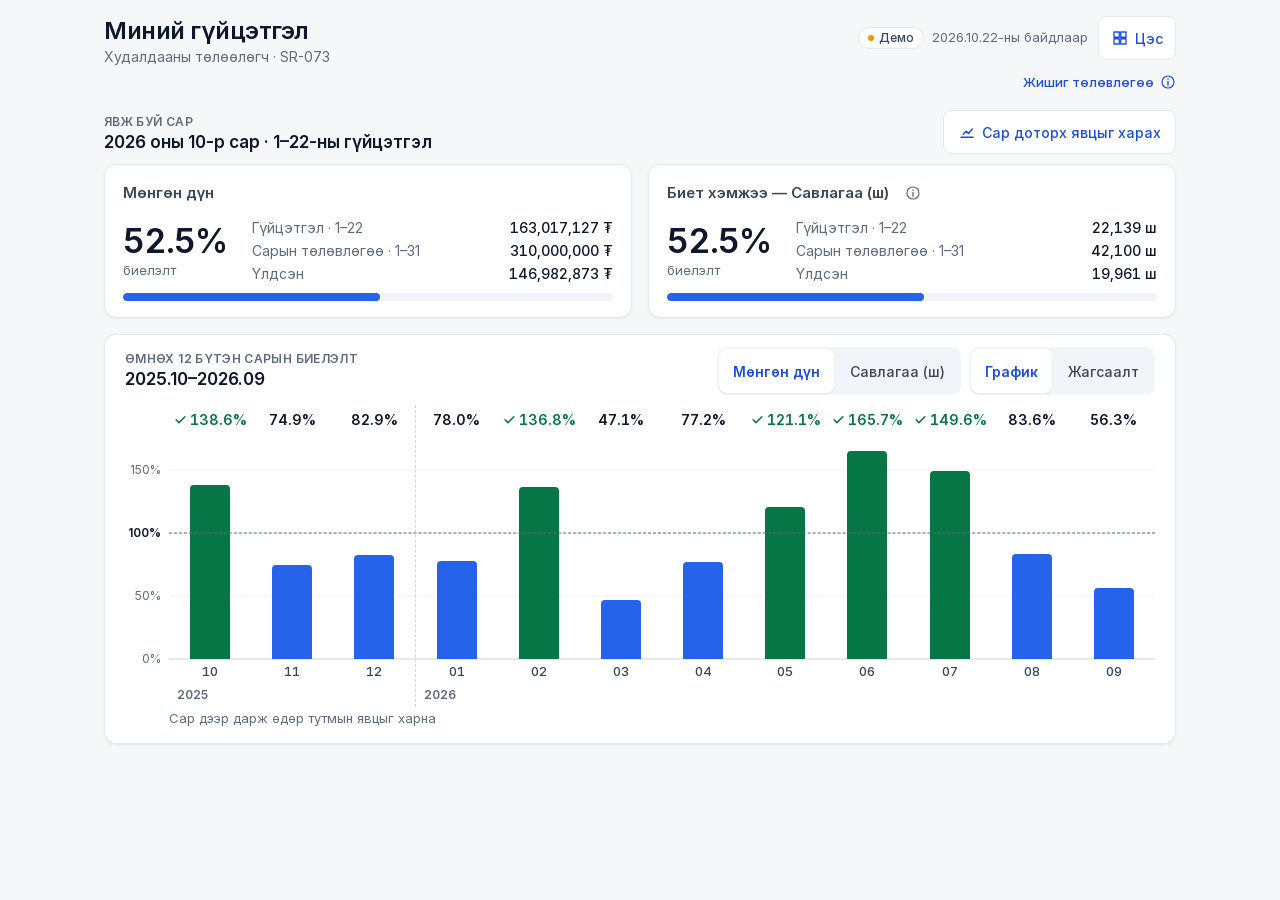
==== rep-performance/index.html @ cb9c97c4 "Add «Миний ажил» workspace: home, route, performance + 53 store reports - rep-home/: «Миний ажил» ho" ====
<!doctype html>
<html lang="mn" data-ws-module="performance">
<head>
  <meta charset="utf-8">
  <meta name="build" content="9ce8d7d995f4">
  <meta name="viewport" content="width=device-width, initial-scale=1">
  <meta name="color-scheme" content="light">
  <title>Миний гүйцэтгэл · Демо</title>
  <link rel="icon" href="data:image/svg+xml,%3Csvg xmlns=%27http://www.w3.org/2000/svg%27 viewBox=%270 0 32 32%27%3E%3Crect width=%2732%27 height=%2732%27 rx=%278%27 fill=%27%232563EB%27/%3E%3Cpath d=%27M9 23v-5M16 23V9M23 23v-9%27 stroke=%27white%27 stroke-width=%273%27 stroke-linecap=%27round%27/%3E%3C/svg%3E">
  <link rel="preload" href="assets/fonts/Inter-SemiBold.woff2" as="font" type="font/woff2" crossorigin>
  <!-- own tokens/fonts/drawer (copied from the store report); the only shared runtime file is the workspace menu/Telegram glue -->
  <link rel="stylesheet" href="assets/app.css?v=19547077ae">
  <link rel="stylesheet" href="../rep-home/assets/workspace.css?v=bbddbcee05">
  <!-- Optional: official Telegram Mini App SDK. Async, so the page works without it (plain browser, offline, blocked). -->
  <script async src="https://telegram.org/js/telegram-web-app.js" onload="window.WS && window.WS.tgInit()"></script>
</head>
<body>
  <svg width="0" height="0" style="position:absolute" aria-hidden="true">
    <symbol id="i-left" viewBox="0 0 24 24"><path d="M15 6l-6 6 6 6" fill="none" stroke="currentColor" stroke-width="2" stroke-linecap="round" stroke-linejoin="round"/></symbol>
    <symbol id="i-right" viewBox="0 0 24 24"><path d="M9 6l6 6-6 6" fill="none" stroke="currentColor" stroke-width="2" stroke-linecap="round" stroke-linejoin="round"/></symbol>
    <symbol id="i-x" viewBox="0 0 24 24"><path d="M6 6l12 12M18 6L6 18" fill="none" stroke="currentColor" stroke-width="2" stroke-linecap="round"/></symbol>
    <symbol id="i-info" viewBox="0 0 24 24"><circle cx="12" cy="12" r="9" fill="none" stroke="currentColor" stroke-width="1.8"/><path d="M12 11v6M12 7.5v.5" stroke="currentColor" stroke-width="2" stroke-linecap="round"/></symbol>
    <symbol id="i-check" viewBox="0 0 24 24"><path d="M5 12.5l4.5 4.5L19 7.5" fill="none" stroke="currentColor" stroke-width="2.4" stroke-linecap="round" stroke-linejoin="round"/></symbol>
    <symbol id="i-chart" viewBox="0 0 24 24"><path d="M4 19h16M7 15l4-4 3 3 5-6" fill="none" stroke="currentColor" stroke-width="2" stroke-linecap="round" stroke-linejoin="round"/></symbol>
    <symbol id="i-sort" viewBox="0 0 24 24"><path d="M8 5v14M8 19l-3-3M8 19l3-3M16 19V5M16 5l-3 3M16 5l3 3" fill="none" stroke="currentColor" stroke-width="1.8" stroke-linecap="round" stroke-linejoin="round"/></symbol>
  </svg>

  <main id="app" class="rp" aria-busy="true">
    <header class="rp-head" id="head" hidden>
      <div>
        <h1>Миний гүйцэтгэл</h1>
        <p class="rp-sub" id="rep-label"></p>
      </div>
      <div class="rp-meta">
        <div class="rp-meta-top">
          <p class="rp-asof"><span class="rp-pill"><span class="dot" aria-hidden="true"></span>Демо</span><span id="asof"></span></p>
          <div data-ws-menu></div>
        </div>
        <details class="rp-info">
          <summary><span id="plan-tag"></span><svg class="ic" aria-hidden="true"><use href="#i-info"/></svg></summary>
          <div class="rp-pop" id="plan-note"></div>
        </details>
      </div>
    </header>

    <p class="rp-notice" id="notice" role="status" hidden></p>

    <!-- the cutoff month: always this month, whatever month the drawer shows -->
    <section class="rp-sec" id="cur" aria-labelledby="cur-h" hidden>
      <div class="rp-sec-h">
        <div><p class="rp-kick">Явж буй сар</p><h2 id="cur-h"></h2></div>
        <button type="button" class="rp-btn" id="cur-open"><svg class="ic" aria-hidden="true"><use href="#i-chart"/></svg>Сар доторх явцыг харах</button>
      </div>
      <div class="rp-cards" id="cur-cards"></div>
    </section>

    <!-- 12 full months: a year chart (one attainment-% column per month, default) or the compact two-metric list -->
    <section class="rp-sec rp-card" id="hist" aria-labelledby="hist-h" hidden>
      <div class="rp-sec-h rp-hist-h">
        <div><p class="rp-kick">Өмнөх 12 бүтэн сарын биелэлт</p><h2 id="hist-h"></h2></div>
        <div class="rp-hctl">
          <div class="rp-seg" role="group" aria-label="Жилийн графикийн хэмжүүр" id="y-metric"></div>
          <button type="button" class="rp-btn rp-ghost" id="sort" hidden><svg class="ic" aria-hidden="true"><use href="#i-sort"/></svg><span id="sort-l"></span></button>
          <div class="rp-seg" role="group" aria-label="Харагдац" id="h-view">
            <button type="button" data-hv="chart" aria-pressed="true">График</button><button type="button" data-hv="list" aria-pressed="false">Жагсаалт</button>
          </div>
        </div>
      </div>
      <div id="h-chart">
        <div class="rp-yc" id="yc">
          <div class="rp-yaxis" id="y-axis" aria-hidden="true"></div>
          <div class="rp-yscroll" id="y-scroll">
            <div class="rp-yinner">
              <div class="rp-ygrid" id="y-grid" aria-hidden="true"></div>
              <ol class="rp-ycols" id="y-cols"></ol>
              <div class="rp-years" id="y-years" aria-hidden="true"></div>
            </div>
          </div>
        </div>
        <p class="rp-hint">Сар дээр дарж өдөр тутмын явцыг харна<span class="rp-hint-ph"> · хажуу тийш гүйлгэнэ</span></p>
      </div>
      <div id="h-list" hidden>
        <div class="rp-lhead" aria-hidden="true"><span>Сар</span><span id="lh-0"></span><span id="lh-1"></span><span></span></div>
        <ol class="rp-list" id="list"></ol>
      </div>
    </section>

    <section class="rp-state" id="state" hidden><div class="ws-top" data-ws-menu></div><h1 id="state-title"></h1><p id="state-text"></p><a class="rp-btn rp-primary" id="state-link" hidden></a></section>
  </main>

  <dialog class="rp-sheet" id="dr" aria-labelledby="dr-title" aria-describedby="dr-sub">
    <div class="rp-sheet-h">
      <div class="rp-sheet-top">
        <div class="rp-sheet-ttl"><h2 id="dr-title"></h2><p id="dr-sub"></p></div>
        <button type="button" class="rp-icon" data-close aria-label="Хаах"><svg class="ic" aria-hidden="true"><use href="#i-x"/></svg></button>
      </div>
      <nav class="rp-mnav" aria-label="Сар солих">
        <button type="button" class="rp-btn" id="m-prev"><svg class="ic" aria-hidden="true"><use href="#i-left"/></svg><span>Өмнөх сар</span><b class="num" id="m-prev-l"></b></button>
        <button type="button" class="rp-btn" id="m-next"><span>Дараагийн сар</span><b class="num" id="m-next-l"></b><svg class="ic" aria-hidden="true"><use href="#i-right"/></svg></button>
      </nav>
    </div>
    <div class="rp-sheet-b">
      <div class="rp-dsum" id="dsum"></div>
      <div class="rp-ctl">
        <div class="rp-seg" role="group" aria-label="Графикийн хэмжүүр" id="seg-metric"></div>
        <div class="rp-seg" role="group" aria-label="Графикийн төрөл" id="seg-view">
          <button type="button" data-view="cum">Хуримтлагдсан</button><button type="button" data-view="daily">Өдөр бүр</button>
        </div>
      </div>
      <div class="rp-legend" id="legend"></div>
      <div class="rp-chart" id="chart" tabindex="0" role="slider" aria-label="Өдөр сонгох график" aria-valuemin="1"></div>
      <div class="rp-inspect">
        <button type="button" class="rp-step" id="d-prev" aria-label="Өмнөх өдөр"><svg class="ic" aria-hidden="true"><use href="#i-left"/></svg><span aria-hidden="true">өдөр</span></button>
        <div class="rp-readout" id="readout" aria-live="polite"></div>
        <button type="button" class="rp-step" id="d-next" aria-label="Дараагийн өдөр"><svg class="ic" aria-hidden="true"><use href="#i-right"/></svg><span aria-hidden="true">өдөр</span></button>
      </div>
      <p class="rp-ref" id="ref-note"></p>
      <details class="rp-days" id="days">
        <summary>Өдөр бүрийн дүн<svg class="ic" aria-hidden="true"><use href="#i-right"/></svg></summary>
        <table class="rp-tbl">
          <thead><tr><th scope="col">Өдөр</th><th scope="col" id="th-0"></th><th scope="col" id="th-1"></th><th scope="col" id="th-cum"></th></tr></thead>
          <tbody id="days-b"></tbody>
        </table>
      </details>
    </div>
  </dialog>

  <script src="data/fixture.js?v=f9a07f2eb2"></script>
  <script src="../rep-home/assets/workspace.js?v=ddec6634f4"></script>
  <script src="assets/app.js?v=c55691e439"></script>
</body>
</html>
---- rep-performance/assets/app.css ----
/* «Миний гүйцэтгэл» — own namespaced styles (rp-). Tokens, Inter and the right-drawer pattern are copied from
   ui/store-report/assets/styles.css (snapshot 2026-10-25); no shared stylesheet is loaded at runtime. */
@font-face { font-family: "Inter"; src: url("fonts/Inter-Regular.woff2") format("woff2"); font-weight: 400; font-display: swap; }
@font-face { font-family: "Inter"; src: url("fonts/Inter-Medium.woff2") format("woff2"); font-weight: 500; font-display: swap; }
@font-face { font-family: "Inter"; src: url("fonts/Inter-SemiBold.woff2") format("woff2"); font-weight: 600; font-display: swap; }

:root {
  --font: "Inter", "Segoe UI", "Noto Sans", Arial, sans-serif;
  --ink: #0F172A; --ink-2: #3B4558; --ink-3: #5F6B7D; --ink-4: #98A2B3;
  --accent: #2563EB; --accent-strong: #1D4ED8; --accent-soft: #EEF3FE; --accent-line: #C7D7FD;
  --bg: #F6F7F9; --surface: #FFFFFF; --surface-2: #F8FAFC; --surface-3: #F1F4F8;
  --border: #E4E7EC; --border-strong: #CDD3DC; --rule: #EEF1F4;
  --pos: #067647; --warn: #B54708; --neg: #C4520F; --bar: #8FB0F4;
  --sh-1: 0 1px 2px rgba(16, 24, 40, .04), 0 1px 3px rgba(16, 24, 40, .03);
  --sh-2: 0 4px 16px rgba(16, 24, 40, .10), 0 1px 3px rgba(16, 24, 40, .05);
  --ctl: 44px;
}
*, *::before, *::after { box-sizing: border-box; }
[hidden] { display: none !important; }
html { -webkit-text-size-adjust: 100%; }
html.rp-modal { overflow: hidden; }
body { margin: 0; font: 15px/1.5 var(--font); color: var(--ink); background: var(--bg); -webkit-font-smoothing: antialiased; }
h1, h2, h3, p, dl, dd { margin: 0; }
ol { margin: 0; padding: 0; list-style: none; }
.num, .rp-tbl td, .rp-chart { font-variant-numeric: tabular-nums; }
:focus-visible { outline: 2px solid var(--accent); outline-offset: 2px; border-radius: 4px; }
.sr-only { position: absolute !important; width: 1px; height: 1px; margin: -1px; overflow: hidden; clip: rect(0 0 0 0); white-space: nowrap; border: 0; }
.ic { width: 16px; height: 16px; flex: none; }
button { font-family: inherit; -webkit-tap-highlight-color: transparent; }

.rp { max-width: 1120px; margin: 0 auto; padding: 16px 24px 32px; }

/* ===== controls ===== */
.rp-btn { display: inline-flex; align-items: center; justify-content: center; gap: 6px; min-height: var(--ctl); padding: 0 14px; border: 1px solid var(--border); border-radius: 8px;
  background: var(--surface); font: 500 14px var(--font); color: var(--accent-strong); cursor: pointer; white-space: nowrap; text-decoration: none; }
.rp-btn:hover { background: var(--accent-soft); border-color: var(--accent-line); }
.rp-btn:disabled { color: var(--ink-4); background: var(--surface-2); border-color: var(--rule); cursor: default; }
.rp-btn .ic { width: 18px; height: 18px; }
.rp-ghost { border-color: transparent; background: transparent; color: var(--ink-2); }
.rp-primary { background: var(--accent); border-color: var(--accent); color: #fff; margin-top: 18px; }
.rp-primary:hover { background: var(--accent-strong); color: #fff; }
.rp-icon { display: inline-grid; place-items: center; width: var(--ctl); height: var(--ctl); flex: none; border: 1px solid var(--border); border-radius: 8px; background: var(--surface); color: var(--ink-2); cursor: pointer; }
.rp-icon:hover { background: var(--surface-2); color: var(--ink); }
.rp-icon .ic { width: 18px; height: 18px; }

/* info disclosure (plan provenance, packs meaning) */
.rp-info { position: relative; }
.rp-info summary { display: inline-flex; align-items: center; gap: 6px; min-height: var(--ctl); min-width: var(--ctl); justify-content: center; padding: 0 10px; border-radius: 8px;
  list-style: none; cursor: pointer; font: 500 13px var(--font); color: var(--accent-strong); }
.rp-info summary::-webkit-details-marker { display: none; }
.rp-info summary:hover, .rp-info[open] summary { background: var(--accent-soft); }
.rp-pop { position: absolute; right: 0; top: calc(100% + 4px); z-index: 5; width: min(340px, calc(100vw - 32px)); padding: 12px 14px; background: var(--surface);
  border: 1px solid var(--border); border-radius: 12px; box-shadow: var(--sh-2); font-size: 13.5px; line-height: 1.5; color: var(--ink-2); font-weight: 400; }
.rp-left .rp-pop { right: auto; left: -8px; }

/* ===== header ===== */
.rp-head { display: flex; justify-content: space-between; align-items: flex-start; gap: 16px; margin-bottom: 6px; }
.rp-head h1 { font-size: 24px; line-height: 30px; font-weight: 600; letter-spacing: -0.02em; }
.rp-sub { font-size: 14px; color: var(--ink-3); }
.rp-meta { display: flex; flex-direction: column; align-items: flex-end; }
.rp-meta .rp-info summary { margin-right: -10px; }
.rp-asof { display: flex; align-items: center; gap: 8px; min-height: 28px; font-size: 13px; color: var(--ink-3); }
.rp-pill { display: inline-flex; align-items: center; gap: 5px; height: 22px; padding: 0 9px; border: 1px solid var(--border); border-radius: 999px; background: var(--surface); color: var(--ink-2); font-weight: 500; font-size: 12px; }
.dot { width: 6px; height: 6px; border-radius: 50%; background: #F79009; }
.rp-notice { margin: 0 0 12px; padding: 10px 14px; border-radius: 8px; background: #FFFAEB; color: var(--warn); font-size: 14px; }

/* ===== sections ===== */
.rp-sec + .rp-sec { margin-top: 16px; }
.rp-sec-h { display: flex; justify-content: space-between; align-items: flex-end; gap: 12px; margin-bottom: 10px; }
.rp-kick { font-size: 12px; line-height: 16px; font-weight: 600; color: var(--ink-3); letter-spacing: .03em; text-transform: uppercase; }
.rp-sec-h h2 { font-size: 17px; line-height: 24px; font-weight: 600; }

/* current month: two compact cards */
.rp-cards { display: grid; grid-template-columns: repeat(2, minmax(0, 1fr)); gap: 16px; }
.rp-mcard { display: grid; gap: 8px; align-content: start; padding: 12px 18px 16px; background: var(--surface); border: 1px solid var(--border); border-radius: 12px; box-shadow: var(--sh-1); min-width: 0; }
.rp-mh { display: flex; align-items: center; gap: 2px; min-height: 32px; }
.rp-mh h3 { font-size: 15px; line-height: 22px; font-weight: 600; color: var(--ink-2); }
.rp-mh .rp-info summary { min-width: var(--ctl); margin: -6px 0; padding: 0 6px; color: var(--ink-3); }   /* 44px target without growing the title row */
.rp-mmain { display: grid; grid-template-columns: auto minmax(0, 1fr); gap: 4px 24px; align-items: center; }
.rp-pct b { display: block; font-size: 34px; line-height: 40px; font-weight: 600; letter-spacing: -0.02em; white-space: nowrap; }
.rp-pct > span { display: block; font-size: 13px; color: var(--ink-3); white-space: nowrap; }
.rp-ok { display: inline-flex; align-items: center; gap: 4px; color: var(--pos); font-weight: 600; }
.rp-kv { display: grid; gap: 1px; }
.rp-kv div { display: flex; justify-content: space-between; align-items: baseline; gap: 12px; font-size: 14px; line-height: 22px; }
.rp-kv dt { color: var(--ink-3); }
.rp-kv dd { font-weight: 500; white-space: nowrap; }
.rp-track { display: block; height: 8px; border-radius: 999px; background: var(--surface-3); overflow: hidden; }
.rp-track i { display: block; height: 100%; border-radius: inherit; background: var(--accent); }
.is-done .rp-track i { background: var(--pos); }

/* 12 full months: compact list */
.rp-card { padding: 12px 20px 6px; background: var(--surface); border: 1px solid var(--border); border-radius: 12px; box-shadow: var(--sh-1); }
.rp-card .rp-sec-h { margin-bottom: 4px; }
.rp-lhead, .rp-row { display: grid; grid-template-columns: 88px minmax(0, 1fr) minmax(0, 1fr) 18px; column-gap: 32px; align-items: center; }
.rp-lhead { padding: 0 8px 6px; font-size: 12px; font-weight: 500; color: var(--ink-3); border-bottom: 1px solid var(--rule); }
.rp-list li + li { border-top: 1px solid var(--rule); }
.rp-row { width: 100%; min-height: 56px; margin: 1px 0; padding: 6px 8px; border: 0; border-radius: 8px; background: transparent; font: inherit; color: inherit; text-align: left; cursor: pointer; }
.rp-row:hover { background: var(--surface-2); }
.rp-row.is-open { background: var(--accent-soft); box-shadow: inset 3px 0 0 var(--accent); }
.rp-rm b { font-size: 15px; font-weight: 600; }
.rp-go { color: var(--ink-3); }
.rp-cell { display: grid; grid-template-columns: 76px minmax(0, 1fr); grid-template-areas: "pct track" "ap ap"; column-gap: 10px; align-items: center; min-width: 0; }
.rp-cl { position: absolute; width: 1px; height: 1px; overflow: hidden; clip: rect(0 0 0 0); white-space: nowrap; }   /* metric name: read out on tablet, shown on phones */
.rp-cp { grid-area: pct; display: inline-flex; align-items: center; gap: 3px; font-size: 15px; font-weight: 600; white-space: nowrap; }
.rp-cp .ic { width: 15px; height: 15px; color: var(--pos); }
.rp-cell .rp-track { grid-area: track; height: 6px; }
.rp-track.is-none { visibility: hidden; }
.rp-cell .rp-track { position: relative; }
.rp-t100 { position: absolute; top: 0; bottom: 0; width: 2px; margin-left: -1px; background: var(--ink-2); box-shadow: 0 0 0 1px #fff; }   /* 100% on the shared scale */   /* no plan: no empty bar that would read as 0% */
.rp-ca { grid-area: ap; font-size: 13px; color: var(--ink-3); white-space: nowrap; overflow: hidden; text-overflow: ellipsis; }

/* 12 full months: year chart (attainment %, one column per month) */
.rp-hist-h { align-items: center; }
.rp-hctl { display: flex; flex-wrap: wrap; justify-content: flex-end; align-items: center; gap: 8px; }
.rp-yc { --padt: 40px; --ph: 220px; --mh: 26px; position: relative; display: grid; grid-template-columns: 44px minmax(0, 1fr); margin-top: 4px; }
.rp-yaxis { position: relative; height: var(--ph); margin-top: var(--padt); }
.rp-yaxis span { position: absolute; right: 8px; transform: translateY(50%); font-size: 12px; line-height: 14px; color: var(--ink-3); white-space: nowrap; }
.rp-yaxis .is-100 { font-weight: 600; color: var(--ink); }
.rp-yscroll { position: relative; min-width: 0; }
.rp-yinner { position: relative; }
.rp-ygrid { position: absolute; left: 0; right: 0; top: var(--padt); height: var(--ph); pointer-events: none; }
.rp-ygrid i { position: absolute; left: 0; right: 0; border-top: 1px solid var(--rule); transform: translateY(50%); }   /* line centred on its value */
.rp-ygrid i.z { border-top-color: var(--border-strong); }
.rp-ygrid i.p100 { z-index: 2; border-top: 1.5px dashed var(--ink-3); }   /* the plan line sits over the bars */
.rp-ycols { position: relative; display: grid; grid-template-columns: repeat(12, minmax(0, 1fr)); }
.rp-ycols li { position: relative; min-width: 0; }
.rp-ycols li.yr-start::before { content: ""; position: absolute; left: 0; top: 6px; bottom: -22px; border-left: 1.5px dashed var(--border-strong); pointer-events: none; }
.rp-col { position: relative; display: block; width: 100%; height: calc(var(--padt) + var(--ph) + var(--mh)); padding: 0; border: 0; border-radius: 8px;
  background: transparent; font: inherit; color: inherit; cursor: pointer; }
.rp-col:hover { background: rgba(37, 99, 235, .05); }
.rp-col:focus-visible { outline-offset: -2px; }
.rp-col.is-open { background: rgba(37, 99, 235, .09); }
.rp-cv { position: absolute; left: 0; right: 0; top: 0; height: var(--padt); display: flex; align-items: center; justify-content: center; gap: 2px;
  font-size: 14px; font-weight: 600; color: var(--ink); white-space: nowrap; }
.rp-cv .ic { width: 15px; height: 15px; }
.is-done .rp-cv { color: var(--pos); }
.is-na .rp-cv, .is-noplan .rp-cv { color: var(--ink-3); font-weight: 500; }
.rp-cplot { position: absolute; left: 0; right: 0; top: var(--padt); height: var(--ph); }
.rp-bar { position: absolute; left: 50%; width: min(56%, 40px); min-height: 2px; transform: translateX(-50%); border-radius: 4px 4px 0 0; background: var(--accent); }
.rp-bar.neg { border-radius: 0 0 4px 4px; }
.is-done .rp-bar { background: var(--pos); }
.rp-nobar { position: absolute; inset: 4px 0 0; left: 50%; width: min(56%, 40px); transform: translateX(-50%); display: grid; place-items: center; border: 1px dashed var(--border-strong);
  border-radius: 4px; background: repeating-linear-gradient(45deg, #F8FAFC 0 4px, #EEF1F4 4px 8px); }
.rp-nobar span { writing-mode: vertical-rl; transform: rotate(180deg); font-size: 12px; color: var(--ink-3); white-space: nowrap; }
.rp-cm { position: absolute; left: 0; right: 0; bottom: 0; height: var(--mh); display: grid; place-items: center; font-size: 13px; font-weight: 500; color: var(--ink-2); }
.rp-col.is-open .rp-cm { color: var(--accent-strong); font-weight: 600; }
.rp-years { display: grid; grid-template-columns: repeat(12, minmax(0, 1fr)); height: 20px; font-size: 12px; line-height: 20px; font-weight: 600; color: var(--ink-3); }
.rp-years b { position: sticky; left: 0; display: inline-block; padding: 0 8px; font-weight: 600; }   /* phone: the year stays in view while its months scroll (bounded by its own span) */
.rp-hint { margin: 4px 0 8px 44px; font-size: 13px; color: var(--ink-3); }
.rp-hint-ph { display: none; }
#h-list { margin-top: 2px; }

/* state (unknown rep / no data) */
.rp-state { max-width: 520px; margin: 12vh auto 0; padding: 28px; text-align: center; background: var(--surface); border: 1px solid var(--border); border-radius: 12px; box-shadow: var(--sh-1); }
.rp-state h1 { font-size: 22px; line-height: 30px; font-weight: 600; }
.rp-state p { margin-top: 8px; color: var(--ink-2); overflow-wrap: anywhere; }

/* ===== drawer: one right sheet (landscape 600px, portrait tablet wider, phone full width) ===== */
.rp-sheet { position: fixed; inset: 0 0 0 auto; margin: 0; width: min(600px, 100vw); max-width: none; height: 100%; max-height: 100%; padding: 0; border: 0;
  border-radius: 16px 0 0 16px; background: var(--surface); color: var(--ink); box-shadow: var(--sh-2); display: none; flex-direction: column; overflow: hidden; }
.rp-sheet[open] { display: flex; }
.rp-sheet::backdrop { background: rgba(15, 23, 42, .32); }
@media (orientation: portrait) and (min-width: 600px) { .rp-sheet { width: min(640px, calc(100vw - 72px)); } }
.rp-sheet-h { flex: none; display: grid; grid-template-columns: minmax(0, 1fr); gap: 6px; padding: 12px 16px 10px 20px; border-bottom: 1px solid var(--rule); }
.rp-sheet-top { display: flex; align-items: flex-start; gap: 12px; }
.rp-sheet-ttl { flex: 1; min-width: 0; }
.rp-sheet-ttl h2 { font-size: 22px; line-height: 28px; font-weight: 600; letter-spacing: -0.01em; }
.rp-sheet-ttl p { font-size: 13px; color: var(--ink-3); }
.rp-mnav { display: flex; justify-content: space-between; gap: 8px; }
.rp-mnav .rp-btn { padding: 0 12px; }
.rp-mnav b { font-weight: 600; color: var(--ink); }
.rp-mnav .rp-btn:disabled b { color: var(--ink-4); }
.rp-sheet-b { flex: 1; min-height: 0; overflow-y: auto; overscroll-behavior: contain; padding: 14px 20px 24px; }

.rp-dsum { display: grid; grid-template-columns: repeat(2, minmax(0, 1fr)); gap: 10px; }
.rp-dblk { display: grid; gap: 6px; align-content: start; padding: 8px 12px 12px; border: 1px solid var(--border); border-radius: 10px; min-width: 0; }
.rp-dblk.is-active { border-color: var(--accent-line); box-shadow: inset 0 2px 0 var(--accent); }
.rp-dblk .rp-mh { min-height: 22px; }
.rp-dblk .rp-mh h3 { font-size: 13px; }
.rp-dblk .rp-mmain { grid-template-columns: minmax(0, 1fr); gap: 4px; }
.rp-dblk .rp-pct { display: flex; align-items: baseline; gap: 8px; flex-wrap: wrap; }
.rp-dblk .rp-pct b { font-size: 24px; line-height: 30px; }
.rp-dblk .rp-kv div { font-size: 13px; line-height: 20px; gap: 8px; }
.rp-dblk .rp-track { height: 6px; }

.rp-ctl { display: flex; flex-wrap: wrap; justify-content: space-between; gap: 8px; margin: 14px 0 6px; }
.rp-seg { display: inline-flex; gap: 2px; padding: 2px; border-radius: 10px; background: var(--surface-3); }
.rp-seg button { min-height: var(--ctl); padding: 0 14px; border: 0; border-radius: 8px; background: transparent; font: 500 14px var(--font); color: var(--ink-2); cursor: pointer; white-space: nowrap; }
.rp-seg button:hover { color: var(--ink); }
.rp-seg button[aria-pressed="true"] { background: var(--surface); color: var(--accent-strong); font-weight: 600; box-shadow: var(--sh-1); }

.rp-legend { display: flex; flex-wrap: wrap; gap: 2px 14px; min-height: 20px; font-size: 12px; color: var(--ink-3); }
.lg { display: inline-flex; align-items: center; gap: 6px; white-space: nowrap; }
.lg i { display: inline-block; width: 16px; height: 0; }
.lg-act i { border-top: 2.5px solid var(--accent); }
.lg-plan i { border-top: 1.5px dashed var(--ink-3); }
.lg-bar i, .lg-neg i, .lg-na i { width: 10px; height: 10px; border-radius: 2px; }
.lg-bar i { background: var(--bar); }
.lg-neg i { background: var(--neg); }
.lg-na i { background: repeating-linear-gradient(45deg, #F8FAFC 0 2px, #DDE2EA 2px 4px); border: 1px solid var(--border); }
.lg-none { font-style: italic; }

.rp-chart { position: relative; margin-top: 2px; border-radius: 8px; touch-action: pan-y; cursor: pointer; user-select: none; -webkit-user-select: none; }
.rp-chart svg { display: block; width: 100%; height: auto; overflow: visible; }
.rp-chart .g { stroke: var(--rule); }
.rp-chart .z { stroke: var(--border-strong); stroke-width: 1.2; }
.rp-chart .yt, .rp-chart .xt, .rp-chart .yu { font: 12px var(--font); fill: var(--ink-3); }
.rp-chart .xt.on { fill: var(--accent-strong); font-weight: 600; }
.rp-chart .act { fill: none; stroke: var(--accent); stroke-width: 2.25; stroke-linejoin: round; stroke-linecap: round; }
.rp-chart .pt { fill: var(--accent); }
.rp-chart .pt.on { fill: var(--accent-strong); stroke: #fff; stroke-width: 2; }
.rp-chart .plan { fill: none; stroke: var(--ink-3); stroke-width: 1.5; stroke-dasharray: 5 4; }
.rp-chart .bar { fill: var(--bar); }
.rp-chart .bar.neg { fill: var(--neg); }
.rp-chart .bar.on { fill: var(--accent-strong); }
.rp-chart .bar.neg.on { fill: #7A2E0B; }
.rp-chart .na { fill: url(#hatch); }
.rp-chart .na-t { font: 500 12px var(--font); fill: var(--ink-3); }
.rp-chart .guide { stroke: var(--accent-line); stroke-width: 1.5; }

.rp-inspect { display: flex; align-items: stretch; gap: 8px; margin-top: 8px; }
.rp-step { display: grid; place-items: center; align-content: center; width: 52px; min-height: 52px; flex: none; padding: 2px 0; border: 1px solid var(--border); border-radius: 8px;
  background: var(--surface); color: var(--ink-2); font: 500 12px/14px var(--font); cursor: pointer; }
.rp-step .ic { width: 18px; height: 18px; }
.rp-step:hover { background: var(--surface-2); color: var(--ink); }
.rp-step:disabled { color: var(--ink-4); background: var(--surface-2); cursor: default; }
.rp-readout { flex: 1; min-width: 0; padding: 6px 12px; border: 1px solid var(--rule); border-radius: 8px; background: var(--surface-2); }
.rp-ro-d { font-size: 14px; font-weight: 600; }
.rp-ro-v { display: flex; flex-wrap: wrap; gap: 0 16px; font-size: 13.5px; color: var(--ink-3); }
.rp-ro-v b { font-weight: 600; color: var(--ink); white-space: nowrap; }
.rp-ro-na { color: var(--ink-3); font-style: italic; }
.rp-ref { margin-top: 8px; font-size: 12.5px; color: var(--ink-3); }

.rp-days { margin-top: 10px; border-top: 1px solid var(--rule); }
.rp-days summary { display: flex; align-items: center; gap: 6px; min-height: var(--ctl); list-style: none; cursor: pointer; font: 600 14px var(--font); color: var(--accent-strong); }
.rp-days summary::-webkit-details-marker { display: none; }
.rp-days summary .ic { transform: rotate(90deg); }
.rp-days[open] summary .ic { transform: rotate(-90deg); }
.rp-tbl { width: 100%; border-collapse: collapse; font-size: 14px; }
.rp-tbl th { padding: 6px 8px; border-bottom: 1px solid var(--border); font-size: 12px; font-weight: 500; color: var(--ink-3); text-align: right; white-space: nowrap; }
.rp-tbl td { padding: 5px 8px; border-bottom: 1px solid var(--rule); text-align: right; white-space: nowrap; }
.rp-tbl th:first-child, .rp-tbl td:first-child { text-align: left; }
.rp-tbl .wd { margin-left: 6px; font-size: 12px; color: var(--ink-3); }
.rp-tbl .z0 { color: var(--ink-4); }
.rp-tbl .ng { color: var(--neg); font-weight: 600; }
.rp-tbl tr.on td { background: var(--accent-soft); font-weight: 600; }
.rp-tbl tr.na td { text-align: left; color: var(--ink-3); font-style: italic; }

/* ===== responsive ===== */
@media (max-width: 1100px) { .rp-cv { flex-direction: column; gap: 0; line-height: 16px; } }   /* narrower columns: ✓ above the % */
@media (max-height: 700px) and (min-width: 600px) { .rp-yc { --ph: 170px; } }
@media (orientation: portrait) and (min-width: 600px) { .rp-yc { --ph: 300px; } }
@media (max-width: 900px) {
  .rp-cards .rp-mmain { grid-template-columns: minmax(0, 1fr); }
  .rp-mcard .rp-pct { display: flex; align-items: baseline; gap: 10px; }
  .rp-lhead, .rp-row { column-gap: 20px; grid-template-columns: 76px minmax(0, 1fr) minmax(0, 1fr) 18px; }
  .rp-cell { grid-template-columns: 82px minmax(0, 1fr); }
  .rp-cv { font-size: 13px; }
}
@media (max-width: 599px) {
  .rp { padding: 12px 16px 24px; }
  .rp-head { flex-direction: column; gap: 2px; margin-bottom: 8px; }
  .rp-head h1 { font-size: 22px; line-height: 28px; }
  .rp-meta { flex-direction: row; flex-wrap: wrap; align-items: center; column-gap: 8px; }
  .rp-meta .rp-info summary { margin: 0 0 0 -10px; }
  .rp-pop { right: auto; left: 0; }
  .rp-meta .rp-pop { left: -4px; }
  .rp-sec-h { flex-direction: column; align-items: stretch; gap: 8px; }
  .rp-cards { grid-template-columns: minmax(0, 1fr); gap: 10px; }
  .rp-mcard { padding: 10px 14px 14px; }
  .rp-pct b { font-size: 30px; line-height: 36px; }
  .rp-card { padding: 12px 12px 4px; }
  .rp-hctl { justify-content: stretch; }
  .rp-hctl .rp-seg { display: flex; flex: 1 1 100%; }
  .rp-hctl .rp-seg button { flex: 1; padding: 0 8px; }
  .rp-hctl .rp-ghost { margin-left: auto; padding: 0 8px; }
  /* phone: the year chart scrolls inside itself (axis stays), ≥58px per month; fades mark the hidden side */
  .rp-yc { --ph: 170px; }
  .rp-yscroll { overflow-x: auto; overscroll-behavior-x: contain; }
  .rp-yinner { width: 696px; }
  .rp-yc::before, .rp-yc::after { content: ""; position: absolute; z-index: 3; top: 0; bottom: 20px; width: 32px; pointer-events: none; opacity: 0; }
  .rp-yc::before { left: 44px; background: linear-gradient(90deg, #fff, rgba(255, 255, 255, 0)); }
  .rp-yc::after { right: 0; background: linear-gradient(270deg, #fff, rgba(255, 255, 255, 0)); }
  .rp-yc.fade-l::before, .rp-yc.fade-r::after { opacity: 1; }
  .rp-hint { margin-left: 0; }
  .rp-hint-ph { display: inline; }
  .rp-lhead { display: none; }
  .rp-row { grid-template-columns: minmax(0, 1fr) 18px; grid-template-areas: "m go" "a go" "p go"; column-gap: 8px; row-gap: 2px; padding: 8px 6px; }
  .rp-rm { grid-area: m; }
  .rp-row > .rp-cell:nth-of-type(2) { grid-area: a; }
  .rp-row > .rp-cell:nth-of-type(3) { grid-area: p; }
  .rp-go { grid-area: go; }
  .rp-cell { grid-template-columns: 76px 66px minmax(0, 1fr); grid-template-areas: "lbl pct ap"; column-gap: 6px; }
  .rp-cl { position: static; width: auto; height: auto; clip: auto; grid-area: lbl; font-size: 13px; color: var(--ink-3); }
  .rp-cp { font-size: 14px; }
  .rp-cell .rp-track { display: none; }
  .rp-ca { text-align: right; }
  .rp-sheet { width: 100vw; border-radius: 0; }
  .rp-sheet-h { padding: 10px 12px 8px 16px; }
  .rp-mnav .rp-btn { padding: 0 12px; }
  .rp-mnav .rp-btn > span { display: none; }   /* phone: «‹ 2026.08» / «2026.10 ›» (aria-label keeps «Өмнөх сар: …») */
  .rp-sheet-b { padding: 12px 16px 24px; }
  .rp-dsum { gap: 8px; }
  .rp-dblk { padding: 8px 10px 10px; }
  .rp-dblk .rp-kv div { flex-direction: column; gap: 0; line-height: 18px; }
  .rp-dblk .rp-kv div + div { margin-top: 3px; }
  .rp-ctl { flex-direction: column; }
  .rp-seg { display: flex; }
  .rp-seg button { flex: 1; padding: 0 8px; }
  /* phone: readout full width, then «‹ өдөр | өдөр ›» as two wide 44px buttons */
  .rp-inspect { flex-wrap: wrap; }
  .rp-readout { order: -1; flex-basis: 100%; padding: 6px 10px; }
  .rp-step { display: flex; justify-content: center; align-items: center; gap: 6px; flex: 1; width: auto; min-height: var(--ctl); font-size: 13px; }
  #d-next .ic { order: 1; }
  .rp-ro-v span:not(.rp-ro-na) { display: flex; justify-content: space-between; gap: 8px; width: 100%; }
  .rp-tbl th, .rp-tbl td { padding-left: 4px; padding-right: 4px; }
  .rp-tbl { font-size: 13.5px; }
}
@media (prefers-reduced-motion: reduce) { * { transition: none !important; scroll-behavior: auto !important; } }

/* ===== Claude 19: shared «Цэс» in the header's right column (no extra row), Telegram safe areas ===== */
:root {
  --sat: max(env(safe-area-inset-top, 0px), calc(var(--tg-safe-area-inset-top, 0px) + var(--tg-content-safe-area-inset-top, 0px)));
  --sab: max(env(safe-area-inset-bottom, 0px), var(--tg-safe-area-inset-bottom, 0px));
}
.rp { padding-top: calc(16px + var(--sat)); padding-bottom: calc(32px + var(--sab)); }
.rp-sheet { padding-top: var(--sat); padding-bottom: var(--sab); }
.rp-meta-top { display: flex; align-items: center; gap: 10px; }
.rp-state .ws-top { display: flex; justify-content: flex-end; margin: -14px -14px 2px 0; }
@media (max-width: 599px) {
  .rp { padding-top: calc(12px + var(--sat)); padding-bottom: calc(24px + var(--sab)); }
  .rp-meta-top { width: 100%; justify-content: space-between; }
}
---- rep-home/assets/workspace.css ----
/* «Цэс» menu shared by the four pages: a compact header button + a small popover (never a second drawer).
   Own ws- classes with literal values matching the product tokens (white/slate, one blue accent, Inter, 44px targets). */
.ws-slot { position: relative; display: inline-flex; flex: none; }
.ws-menu-btn { display: inline-flex; align-items: center; justify-content: center; gap: 6px; min-height: 44px; min-width: 44px; padding: 0 12px;
  border: 1px solid #E4E7EC; border-radius: 8px; background: #FFFFFF; font: 500 14px "Inter", "Segoe UI", "Noto Sans", Arial, sans-serif; color: #1D4ED8;
  cursor: pointer; white-space: nowrap; -webkit-tap-highlight-color: transparent; }
.ws-menu-btn:hover, .ws-menu-btn[aria-expanded="true"] { background: #EEF3FE; border-color: #C7D7FD; }
.ws-menu-btn:focus-visible, .ws-pop a:focus-visible { outline: 2px solid #2563EB; outline-offset: 2px; }
.ws-ic { width: 18px; height: 18px; flex: none; }
.ws-pop { position: absolute; z-index: 40; top: calc(100% + 6px); right: 0; width: min(290px, calc(100vw - 24px)); padding: 6px;
  background: #FFFFFF; border: 1px solid #E4E7EC; border-radius: 12px; box-shadow: 0 8px 24px rgba(16, 24, 40, .14), 0 1px 3px rgba(16, 24, 40, .06);
  font-family: "Inter", "Segoe UI", "Noto Sans", Arial, sans-serif; text-align: left; }
.ws-pop[hidden] { display: none; }
.ws-pop ul { margin: 4px 0 0; padding: 4px 0 0; list-style: none; border-top: 1px solid #EEF1F4; }
.ws-pop a { display: flex; align-items: center; gap: 10px; min-height: 48px; padding: 6px 10px; border-radius: 8px; color: #0F172A; text-decoration: none; cursor: pointer; }
.ws-pop a:hover { background: #F8FAFC; }
.ws-pop .ws-home { min-height: 44px; font-size: 14px; font-weight: 500; color: #3B4558; }
.ws-pop .ws-home .ws-ic, .ws-item .ws-ic { color: #5F6B7D; }
.ws-t { display: grid; min-width: 0; }
.ws-t b { font-size: 15px; line-height: 20px; font-weight: 600; }
.ws-t small { font-size: 12px; line-height: 16px; color: #1D4ED8; font-weight: 500; }
.ws-item.is-active { background: #EEF3FE; box-shadow: inset 3px 0 0 #2563EB; }
.ws-item.is-active .ws-ic { color: #1D4ED8; }
@media (prefers-reduced-motion: reduce) { .ws-pop { transition: none; } }
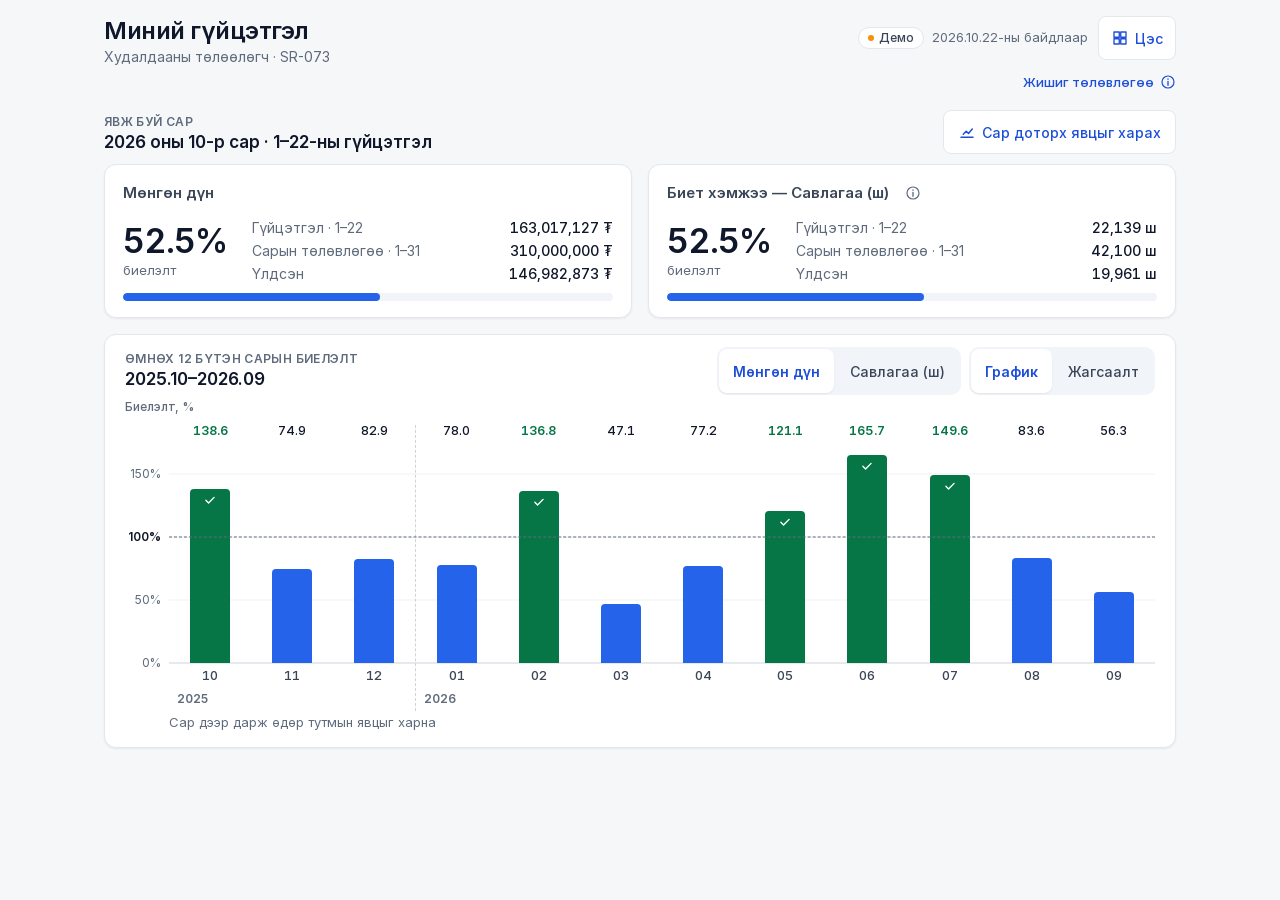
==== commit fdbaff8c: "Simplify route, customer drawer and year chart for 533-800px tablets - rep-route: no attention colum" ====
--- a/rep-performance/index.html
+++ b/rep-performance/index.html
@@ -2,14 +2,14 @@
 <html lang="mn" data-ws-module="performance">
 <head>
   <meta charset="utf-8">
-  <meta name="build" content="9ce8d7d995f4">
+  <meta name="build" content="1cf1a8cd9f93">
   <meta name="viewport" content="width=device-width, initial-scale=1">
   <meta name="color-scheme" content="light">
   <title>Миний гүйцэтгэл · Демо</title>
   <link rel="icon" href="data:image/svg+xml,%3Csvg xmlns=%27http://www.w3.org/2000/svg%27 viewBox=%270 0 32 32%27%3E%3Crect width=%2732%27 height=%2732%27 rx=%278%27 fill=%27%232563EB%27/%3E%3Cpath d=%27M9 23v-5M16 23V9M23 23v-9%27 stroke=%27white%27 stroke-width=%273%27 stroke-linecap=%27round%27/%3E%3C/svg%3E">
   <link rel="preload" href="assets/fonts/Inter-SemiBold.woff2" as="font" type="font/woff2" crossorigin>
   <!-- own tokens/fonts/drawer (copied from the store report); the only shared runtime file is the workspace menu/Telegram glue -->
-  <link rel="stylesheet" href="assets/app.css?v=19547077ae">
+  <link rel="stylesheet" href="assets/app.css?v=d2def8b3c3">
   <link rel="stylesheet" href="../rep-home/assets/workspace.css?v=bbddbcee05">
   <!-- Optional: official Telegram Mini App SDK. Async, so the page works without it (plain browser, offline, blocked). -->
   <script async src="https://telegram.org/js/telegram-web-app.js" onload="window.WS && window.WS.tgInit()"></script>
@@ -67,6 +67,7 @@
         </div>
       </div>
       <div id="h-chart">
+        <p class="rp-ytitle" aria-hidden="true">Биелэлт, %</p>
         <div class="rp-yc" id="yc">
           <div class="rp-yaxis" id="y-axis" aria-hidden="true"></div>
           <div class="rp-yscroll" id="y-scroll">
@@ -127,6 +128,6 @@
 
   <script src="data/fixture.js?v=f9a07f2eb2"></script>
   <script src="../rep-home/assets/workspace.js?v=ddec6634f4"></script>
-  <script src="assets/app.js?v=c55691e439"></script>
+  <script src="assets/app.js?v=8720d589ac"></script>
 </body>
 </html>
--- a/rep-performance/assets/app.css
+++ b/rep-performance/assets/app.css
@@ -112,7 +112,8 @@
 /* 12 full months: year chart (attainment %, one column per month) */
 .rp-hist-h { align-items: center; }
 .rp-hctl { display: flex; flex-wrap: wrap; justify-content: flex-end; align-items: center; gap: 8px; }
-.rp-yc { --padt: 40px; --ph: 220px; --mh: 26px; position: relative; display: grid; grid-template-columns: 44px minmax(0, 1fr); margin-top: 4px; }
+.rp-ytitle { margin: 4px 0 0; font-size: 12px; line-height: 16px; font-weight: 500; color: var(--ink-3); }
+.rp-yc { --padt: 24px; --ph: 220px; --mh: 26px; position: relative; display: grid; grid-template-columns: 44px minmax(0, 1fr); margin-top: 4px; }
 .rp-yaxis { position: relative; height: var(--ph); margin-top: var(--padt); }
 .rp-yaxis span { position: absolute; right: 8px; transform: translateY(50%); font-size: 12px; line-height: 14px; color: var(--ink-3); white-space: nowrap; }
 .rp-yaxis .is-100 { font-weight: 600; color: var(--ink); }
@@ -130,10 +131,11 @@
 .rp-col:hover { background: rgba(37, 99, 235, .05); }
 .rp-col:focus-visible { outline-offset: -2px; }
 .rp-col.is-open { background: rgba(37, 99, 235, .09); }
-.rp-cv { position: absolute; left: 0; right: 0; top: 0; height: var(--padt); display: flex; align-items: center; justify-content: center; gap: 2px;
-  font-size: 14px; font-weight: 600; color: var(--ink); white-space: nowrap; }
-.rp-cv .ic { width: 15px; height: 15px; }
-.is-done .rp-cv { color: var(--pos); }
+/* one label band above the plot: the number only (the unit is in .rp-ytitle), same baseline in every column */
+.rp-cv { position: absolute; left: 0; right: 0; top: 0; height: var(--padt); display: block; text-align: center; line-height: var(--padt);
+  font-size: 12.5px; font-weight: 500; color: var(--ink); white-space: nowrap; }
+.is-done .rp-cv { color: var(--pos); font-weight: 600; }
+.rp-bar .rp-ok { position: absolute; top: 4px; left: 50%; width: 14px; height: 14px; transform: translateX(-50%); color: #fff; }   /* met plan: tick inside the bar top */
 .is-na .rp-cv, .is-noplan .rp-cv { color: var(--ink-3); font-weight: 500; }
 .rp-cplot { position: absolute; left: 0; right: 0; top: var(--padt); height: var(--ph); }
 .rp-bar { position: absolute; left: 50%; width: min(56%, 40px); min-height: 2px; transform: translateX(-50%); border-radius: 4px 4px 0 0; background: var(--accent); }
@@ -247,7 +249,6 @@
 .rp-tbl tr.na td { text-align: left; color: var(--ink-3); font-style: italic; }
 
 /* ===== responsive ===== */
-@media (max-width: 1100px) { .rp-cv { flex-direction: column; gap: 0; line-height: 16px; } }   /* narrower columns: ✓ above the % */
 @media (max-height: 700px) and (min-width: 600px) { .rp-yc { --ph: 170px; } }
 @media (orientation: portrait) and (min-width: 600px) { .rp-yc { --ph: 300px; } }
 @media (max-width: 900px) {
@@ -255,7 +256,17 @@
   .rp-mcard .rp-pct { display: flex; align-items: baseline; gap: 10px; }
   .rp-lhead, .rp-row { column-gap: 20px; grid-template-columns: 76px minmax(0, 1fr) minmax(0, 1fr) 18px; }
   .rp-cell { grid-template-columns: 82px minmax(0, 1fr); }
-  .rp-cv { font-size: 13px; }
+}
+@media (max-width: 719px) { .rp-cards { grid-template-columns: minmax(0, 1fr); } }   /* narrow tablet portrait: one card per row, labels stay on one line */
+/* <768px: the year chart scrolls inside itself (axis stays), 52px per month; fades mark the hidden side */
+@media (max-width: 767px) {
+  .rp-yscroll { overflow-x: auto; overscroll-behavior-x: contain; }
+  .rp-yinner { width: 624px; }
+  .rp-yc::before, .rp-yc::after { content: ""; position: absolute; z-index: 3; top: 0; bottom: 20px; width: 32px; pointer-events: none; opacity: 0; }
+  .rp-yc::before { left: 44px; background: linear-gradient(90deg, #fff, rgba(255, 255, 255, 0)); }
+  .rp-yc::after { right: 0; background: linear-gradient(270deg, #fff, rgba(255, 255, 255, 0)); }
+  .rp-yc.fade-l::before, .rp-yc.fade-r::after { opacity: 1; }
+  .rp-hint-ph { display: inline; }
 }
 @media (max-width: 599px) {
   .rp { padding: 12px 16px 24px; }
@@ -274,16 +285,8 @@
   .rp-hctl .rp-seg { display: flex; flex: 1 1 100%; }
   .rp-hctl .rp-seg button { flex: 1; padding: 0 8px; }
   .rp-hctl .rp-ghost { margin-left: auto; padding: 0 8px; }
-  /* phone: the year chart scrolls inside itself (axis stays), ≥58px per month; fades mark the hidden side */
   .rp-yc { --ph: 170px; }
-  .rp-yscroll { overflow-x: auto; overscroll-behavior-x: contain; }
-  .rp-yinner { width: 696px; }
-  .rp-yc::before, .rp-yc::after { content: ""; position: absolute; z-index: 3; top: 0; bottom: 20px; width: 32px; pointer-events: none; opacity: 0; }
-  .rp-yc::before { left: 44px; background: linear-gradient(90deg, #fff, rgba(255, 255, 255, 0)); }
-  .rp-yc::after { right: 0; background: linear-gradient(270deg, #fff, rgba(255, 255, 255, 0)); }
-  .rp-yc.fade-l::before, .rp-yc.fade-r::after { opacity: 1; }
   .rp-hint { margin-left: 0; }
-  .rp-hint-ph { display: inline; }
   .rp-lhead { display: none; }
   .rp-row { grid-template-columns: minmax(0, 1fr) 18px; grid-template-areas: "m go" "a go" "p go"; column-gap: 8px; row-gap: 2px; padding: 8px 6px; }
   .rp-rm { grid-area: m; }
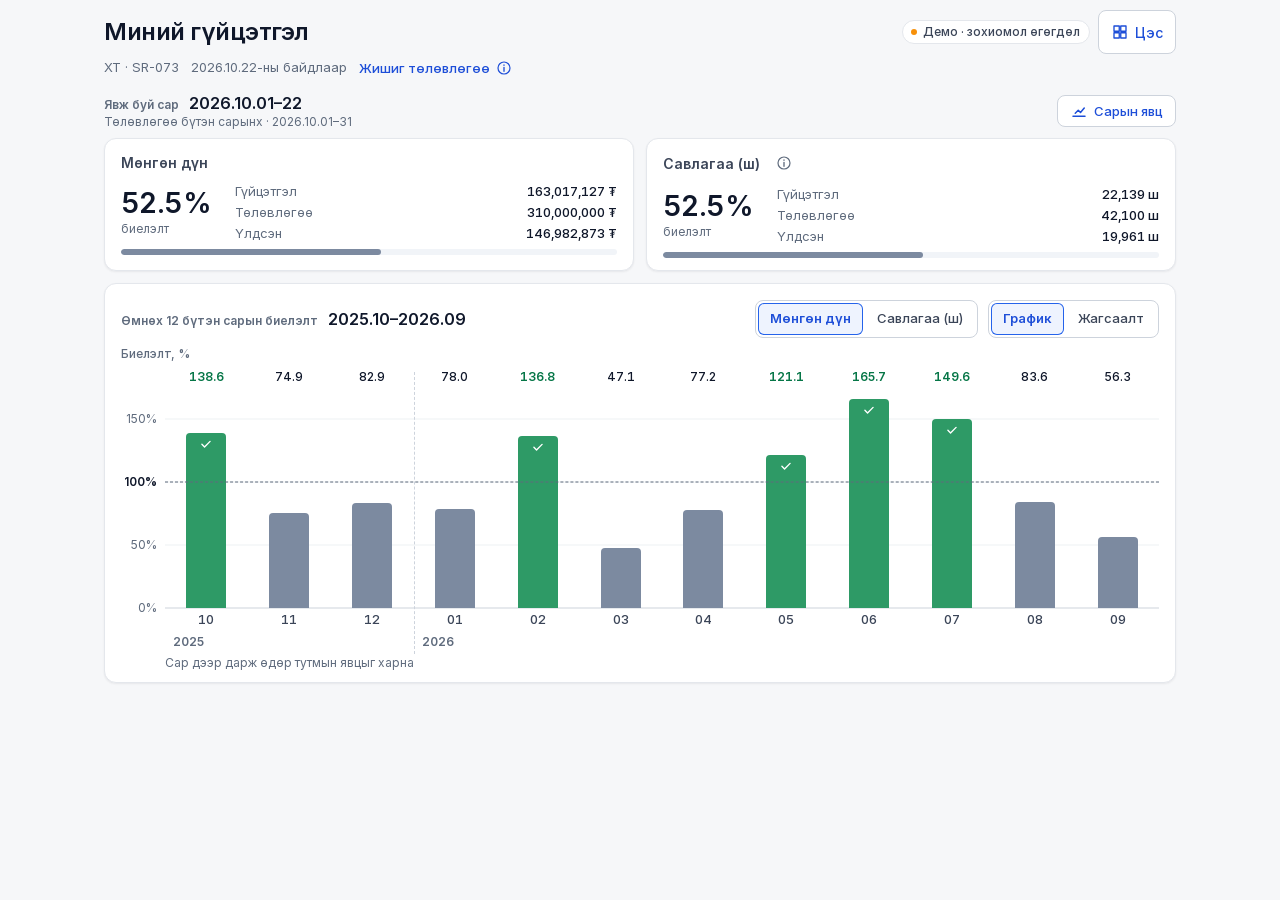
==== commit 81cdd735: "Release finish v1: visual language v1 on route/home, route taps, Ахлах wording - Route, customers an" ====
--- a/rep-performance/index.html
+++ b/rep-performance/index.html
@@ -1,16 +1,17 @@
 <!doctype html>
-<html lang="mn" data-ws-module="performance">
+<html lang="mn" data-ws-module="performance" data-ui="v1">
 <head>
   <meta charset="utf-8">
-  <meta name="build" content="1cf1a8cd9f93">
+  <meta name="build" content="8cc064e1c2fb">
+  <meta name="release" content="9e04665698">
   <meta name="viewport" content="width=device-width, initial-scale=1">
   <meta name="color-scheme" content="light">
   <title>Миний гүйцэтгэл · Демо</title>
-  <link rel="icon" href="data:image/svg+xml,%3Csvg xmlns=%27http://www.w3.org/2000/svg%27 viewBox=%270 0 32 32%27%3E%3Crect width=%2732%27 height=%2732%27 rx=%278%27 fill=%27%232563EB%27/%3E%3Cpath d=%27M9 23v-5M16 23V9M23 23v-9%27 stroke=%27white%27 stroke-width=%273%27 stroke-linecap=%27round%27/%3E%3C/svg%3E">
-  <link rel="preload" href="assets/fonts/Inter-SemiBold.woff2" as="font" type="font/woff2" crossorigin>
+  <link rel="icon" type="image/png" href="[data-uri]">
+  <link rel="preload" href="assets/fonts/Inter-SemiBold.woff2?v=5cb7103e4e" as="font" type="font/woff2" crossorigin>
   <!-- own tokens/fonts/drawer (copied from the store report); the only shared runtime file is the workspace menu/Telegram glue -->
-  <link rel="stylesheet" href="assets/app.css?v=d2def8b3c3">
-  <link rel="stylesheet" href="../rep-home/assets/workspace.css?v=bbddbcee05">
+  <link rel="stylesheet" href="assets/app.css?v=f6b0a17869">
+  <link rel="stylesheet" href="../rep-home/assets/workspace.css?v=fe167c2be0">
   <!-- Optional: official Telegram Mini App SDK. Async, so the page works without it (plain browser, offline, blocked). -->
   <script async src="https://telegram.org/js/telegram-web-app.js" onload="window.WS && window.WS.tgInit()"></script>
 </head>
@@ -22,20 +23,17 @@
     <symbol id="i-info" viewBox="0 0 24 24"><circle cx="12" cy="12" r="9" fill="none" stroke="currentColor" stroke-width="1.8"/><path d="M12 11v6M12 7.5v.5" stroke="currentColor" stroke-width="2" stroke-linecap="round"/></symbol>
     <symbol id="i-check" viewBox="0 0 24 24"><path d="M5 12.5l4.5 4.5L19 7.5" fill="none" stroke="currentColor" stroke-width="2.4" stroke-linecap="round" stroke-linejoin="round"/></symbol>
     <symbol id="i-chart" viewBox="0 0 24 24"><path d="M4 19h16M7 15l4-4 3 3 5-6" fill="none" stroke="currentColor" stroke-width="2" stroke-linecap="round" stroke-linejoin="round"/></symbol>
+    <symbol id="i-chev" viewBox="0 0 24 24"><path d="M6 9l6 6 6-6" fill="none" stroke="currentColor" stroke-width="2" stroke-linecap="round" stroke-linejoin="round"/></symbol>
     <symbol id="i-sort" viewBox="0 0 24 24"><path d="M8 5v14M8 19l-3-3M8 19l3-3M16 19V5M16 5l-3 3M16 5l3 3" fill="none" stroke="currentColor" stroke-width="1.8" stroke-linecap="round" stroke-linejoin="round"/></symbol>
   </svg>
 
-  <main id="app" class="rp" aria-busy="true">
+  <main id="app" class="rp ws-page" aria-busy="true">
+    <!-- the other pages' pattern (Claude 43): title · «Цэс» / ХТ · Демо · data date · «Жишиг төлөвлөгөө ⓘ» -->
     <header class="rp-head" id="head" hidden>
-      <div>
-        <h1>Миний гүйцэтгэл</h1>
-        <p class="rp-sub" id="rep-label"></p>
-      </div>
-      <div class="rp-meta">
-        <div class="rp-meta-top">
-          <p class="rp-asof"><span class="rp-pill"><span class="dot" aria-hidden="true"></span>Демо</span><span id="asof"></span></p>
-          <div data-ws-menu></div>
-        </div>
+      <div class="rp-h1"><h1 class="ws-title">Миний гүйцэтгэл</h1><div data-ws-menu></div></div>
+      <div class="rp-h2">
+        <span class="rp-sub" id="rep-label"></span>
+        <span class="rp-asof"><span id="asof"></span></span>
         <details class="rp-info">
           <summary><span id="plan-tag"></span><svg class="ic" aria-hidden="true"><use href="#i-info"/></svg></summary>
           <div class="rp-pop" id="plan-note"></div>
@@ -48,8 +46,8 @@
     <!-- the cutoff month: always this month, whatever month the drawer shows -->
     <section class="rp-sec" id="cur" aria-labelledby="cur-h" hidden>
       <div class="rp-sec-h">
-        <div><p class="rp-kick">Явж буй сар</p><h2 id="cur-h"></h2></div>
-        <button type="button" class="rp-btn" id="cur-open"><svg class="ic" aria-hidden="true"><use href="#i-chart"/></svg>Сар доторх явцыг харах</button>
+        <div><p class="rp-kick">Явж буй сар</p><h2 id="cur-h"></h2><p class="rp-span" id="cur-span"></p></div>
+        <button type="button" class="rp-btn" id="cur-open"><svg class="ic" aria-hidden="true"><use href="#i-chart"/></svg>Сарын явц</button>
       </div>
       <div class="rp-cards" id="cur-cards"></div>
     </section>
@@ -57,11 +55,11 @@
     <!-- 12 full months: a year chart (one attainment-% column per month, default) or the compact two-metric list -->
     <section class="rp-sec rp-card" id="hist" aria-labelledby="hist-h" hidden>
       <div class="rp-sec-h rp-hist-h">
-        <div><p class="rp-kick">Өмнөх 12 бүтэн сарын биелэлт</p><h2 id="hist-h"></h2></div>
+        <div class="rp-htitle"><p class="rp-kick">Өмнөх 12 бүтэн сарын биелэлт</p><h2 id="hist-h"></h2></div>
         <div class="rp-hctl">
-          <div class="rp-seg" role="group" aria-label="Жилийн графикийн хэмжүүр" id="y-metric"></div>
+          <div class="rp-seg ws-seg" role="group" aria-label="Жилийн графикийн хэмжүүр" id="y-metric"></div>
           <button type="button" class="rp-btn rp-ghost" id="sort" hidden><svg class="ic" aria-hidden="true"><use href="#i-sort"/></svg><span id="sort-l"></span></button>
-          <div class="rp-seg" role="group" aria-label="Харагдац" id="h-view">
+          <div class="rp-seg ws-seg" role="group" aria-label="Харагдац" id="h-view">
             <button type="button" data-hv="chart" aria-pressed="true">График</button><button type="button" data-hv="list" aria-pressed="false">Жагсаалт</button>
           </div>
         </div>
@@ -90,21 +88,24 @@
   </main>
 
   <dialog class="rp-sheet" id="dr" aria-labelledby="dr-title" aria-describedby="dr-sub">
+    <!-- one short head: ‹ [month ▾] › · close / one line «full month» or «1–22» -->
     <div class="rp-sheet-h">
       <div class="rp-sheet-top">
-        <div class="rp-sheet-ttl"><h2 id="dr-title"></h2><p id="dr-sub"></p></div>
+        <h2 class="sr-only" id="dr-title"></h2>
+        <div class="rp-mstep" role="group" aria-label="Сар солих">
+          <button type="button" class="rp-icon" id="m-prev"><svg class="ic" aria-hidden="true"><use href="#i-left"/></svg></button>
+          <label class="rp-msel"><span class="sr-only">Сар</span><select id="m-sel"></select><svg class="ic" aria-hidden="true"><use href="#i-chev"/></svg></label>
+          <button type="button" class="rp-icon" id="m-next"><svg class="ic" aria-hidden="true"><use href="#i-right"/></svg></button>
+        </div>
         <button type="button" class="rp-icon" data-close aria-label="Хаах"><svg class="ic" aria-hidden="true"><use href="#i-x"/></svg></button>
       </div>
-      <nav class="rp-mnav" aria-label="Сар солих">
-        <button type="button" class="rp-btn" id="m-prev"><svg class="ic" aria-hidden="true"><use href="#i-left"/></svg><span>Өмнөх сар</span><b class="num" id="m-prev-l"></b></button>
-        <button type="button" class="rp-btn" id="m-next"><span>Дараагийн сар</span><b class="num" id="m-next-l"></b><svg class="ic" aria-hidden="true"><use href="#i-right"/></svg></button>
-      </nav>
+      <p class="rp-dsub" id="dr-sub"></p>
     </div>
     <div class="rp-sheet-b">
       <div class="rp-dsum" id="dsum"></div>
       <div class="rp-ctl">
-        <div class="rp-seg" role="group" aria-label="Графикийн хэмжүүр" id="seg-metric"></div>
-        <div class="rp-seg" role="group" aria-label="Графикийн төрөл" id="seg-view">
+        <div class="rp-seg ws-seg" role="group" aria-label="Графикийн хэмжүүр" id="seg-metric"></div>
+        <div class="rp-seg ws-seg" role="group" aria-label="Графикийн төрөл" id="seg-view">
           <button type="button" data-view="cum">Хуримтлагдсан</button><button type="button" data-view="daily">Өдөр бүр</button>
         </div>
       </div>
@@ -127,7 +128,8 @@
   </dialog>
 
   <script src="data/fixture.js?v=f9a07f2eb2"></script>
-  <script src="../rep-home/assets/workspace.js?v=ddec6634f4"></script>
-  <script src="assets/app.js?v=8720d589ac"></script>
+  <script src="../rep-home/assets/deploy.js?v=1d6e32367b"></script>
+  <script src="../rep-home/assets/workspace.js?v=1901e2b433"></script>
+  <script src="assets/app.js?v=2319e67ff1"></script>
 </body>
 </html>
--- a/rep-performance/assets/app.css
+++ b/rep-performance/assets/app.css
@@ -1,8 +1,8 @@
 /* «Миний гүйцэтгэл» — own namespaced styles (rp-). Tokens, Inter and the right-drawer pattern are copied from
    ui/store-report/assets/styles.css (snapshot 2026-10-25); no shared stylesheet is loaded at runtime. */
-@font-face { font-family: "Inter"; src: url("fonts/Inter-Regular.woff2") format("woff2"); font-weight: 400; font-display: swap; }
-@font-face { font-family: "Inter"; src: url("fonts/Inter-Medium.woff2") format("woff2"); font-weight: 500; font-display: swap; }
-@font-face { font-family: "Inter"; src: url("fonts/Inter-SemiBold.woff2") format("woff2"); font-weight: 600; font-display: swap; }
+@font-face { font-family: "Inter"; src: url("fonts/Inter-Regular.woff2?v=e06f6b1bc5") format("woff2"); font-weight: 400; font-display: swap; }
+@font-face { font-family: "Inter"; src: url("fonts/Inter-Medium.woff2?v=0ff3e94614") format("woff2"); font-weight: 500; font-display: swap; }
+@font-face { font-family: "Inter"; src: url("fonts/Inter-SemiBold.woff2?v=5cb7103e4e") format("woff2"); font-weight: 600; font-display: swap; }
 
 :root {
   --font: "Inter", "Segoe UI", "Noto Sans", Arial, sans-serif;
@@ -10,6 +10,7 @@
   --accent: #2563EB; --accent-strong: #1D4ED8; --accent-soft: #EEF3FE; --accent-line: #C7D7FD;
   --bg: #F6F7F9; --surface: #FFFFFF; --surface-2: #F8FAFC; --surface-3: #F1F4F8;
   --border: #E4E7EC; --border-strong: #CDD3DC; --rule: #EEF1F4;
+  --field-border: #868FA1;   /* selects: ≥3:1 against white and the page */
   --pos: #067647; --warn: #B54708; --neg: #C4520F; --bar: #8FB0F4;
   --sh-1: 0 1px 2px rgba(16, 24, 40, .04), 0 1px 3px rgba(16, 24, 40, .03);
   --sh-2: 0 4px 16px rgba(16, 24, 40, .10), 0 1px 3px rgba(16, 24, 40, .05);
@@ -31,16 +32,16 @@
 .rp { max-width: 1120px; margin: 0 auto; padding: 16px 24px 32px; }
 
 /* ===== controls ===== */
-.rp-btn { display: inline-flex; align-items: center; justify-content: center; gap: 6px; min-height: var(--ctl); padding: 0 14px; border: 1px solid var(--border); border-radius: 8px;
+.rp-btn { display: inline-flex; align-items: center; justify-content: center; gap: 6px; min-height: var(--ctl); padding: 0 14px; border: 1px solid var(--ctl-border, var(--border)); border-radius: 8px;
   background: var(--surface); font: 500 14px var(--font); color: var(--accent-strong); cursor: pointer; white-space: nowrap; text-decoration: none; }
-.rp-btn:hover { background: var(--accent-soft); border-color: var(--accent-line); }
+@media (hover: hover) and (pointer: fine) { .rp-btn:hover { background: var(--accent-soft); border-color: var(--accent-line); } }
 .rp-btn:disabled { color: var(--ink-4); background: var(--surface-2); border-color: var(--rule); cursor: default; }
 .rp-btn .ic { width: 18px; height: 18px; }
 .rp-ghost { border-color: transparent; background: transparent; color: var(--ink-2); }
 .rp-primary { background: var(--accent); border-color: var(--accent); color: #fff; margin-top: 18px; }
-.rp-primary:hover { background: var(--accent-strong); color: #fff; }
-.rp-icon { display: inline-grid; place-items: center; width: var(--ctl); height: var(--ctl); flex: none; border: 1px solid var(--border); border-radius: 8px; background: var(--surface); color: var(--ink-2); cursor: pointer; }
-.rp-icon:hover { background: var(--surface-2); color: var(--ink); }
+@media (hover: hover) and (pointer: fine) { .rp-primary:hover { background: var(--accent-strong); color: #fff; } }
+.rp-icon { display: inline-grid; place-items: center; width: var(--ctl); height: var(--ctl); flex: none; border: 1px solid var(--ctl-border, var(--border)); border-radius: 8px; background: var(--surface); color: var(--ink-2); cursor: pointer; }
+@media (hover: hover) and (pointer: fine) { .rp-icon:hover { background: var(--surface-2); color: var(--ink); } }
 .rp-icon .ic { width: 18px; height: 18px; }
 
 /* info disclosure (plan provenance, packs meaning) */
@@ -48,9 +49,10 @@
 .rp-info summary { display: inline-flex; align-items: center; gap: 6px; min-height: var(--ctl); min-width: var(--ctl); justify-content: center; padding: 0 10px; border-radius: 8px;
   list-style: none; cursor: pointer; font: 500 13px var(--font); color: var(--accent-strong); }
 .rp-info summary::-webkit-details-marker { display: none; }
-.rp-info summary:hover, .rp-info[open] summary { background: var(--accent-soft); }
+.rp-info[open] summary { background: var(--accent-soft); }
+@media (hover: hover) and (pointer: fine) { .rp-info summary:hover { background: var(--accent-soft); } }
 .rp-pop { position: absolute; right: 0; top: calc(100% + 4px); z-index: 5; width: min(340px, calc(100vw - 32px)); padding: 12px 14px; background: var(--surface);
-  border: 1px solid var(--border); border-radius: 12px; box-shadow: var(--sh-2); font-size: 13.5px; line-height: 1.5; color: var(--ink-2); font-weight: 400; }
+  border: 1px solid var(--border); border-radius: 12px; box-shadow: var(--sh-2); font-size: 13px; line-height: 1.5; color: var(--ink-2); font-weight: 400; }
 .rp-left .rp-pop { right: auto; left: -8px; }
 
 /* ===== header ===== */
@@ -60,14 +62,12 @@
 .rp-meta { display: flex; flex-direction: column; align-items: flex-end; }
 .rp-meta .rp-info summary { margin-right: -10px; }
 .rp-asof { display: flex; align-items: center; gap: 8px; min-height: 28px; font-size: 13px; color: var(--ink-3); }
-.rp-pill { display: inline-flex; align-items: center; gap: 5px; height: 22px; padding: 0 9px; border: 1px solid var(--border); border-radius: 999px; background: var(--surface); color: var(--ink-2); font-weight: 500; font-size: 12px; }
-.dot { width: 6px; height: 6px; border-radius: 50%; background: #F79009; }
 .rp-notice { margin: 0 0 12px; padding: 10px 14px; border-radius: 8px; background: #FFFAEB; color: var(--warn); font-size: 14px; }
 
 /* ===== sections ===== */
 .rp-sec + .rp-sec { margin-top: 16px; }
 .rp-sec-h { display: flex; justify-content: space-between; align-items: flex-end; gap: 12px; margin-bottom: 10px; }
-.rp-kick { font-size: 12px; line-height: 16px; font-weight: 600; color: var(--ink-3); letter-spacing: .03em; text-transform: uppercase; }
+.rp-kick { font-size: 12px; line-height: 16px; font-weight: 600; color: var(--ink-3); }   /* sentence case: no tracked capitals */
 .rp-sec-h h2 { font-size: 17px; line-height: 24px; font-weight: 600; }
 
 /* current month: two compact cards */
@@ -85,8 +85,8 @@
 .rp-kv dt { color: var(--ink-3); }
 .rp-kv dd { font-weight: 500; white-space: nowrap; }
 .rp-track { display: block; height: 8px; border-radius: 999px; background: var(--surface-3); overflow: hidden; }
-.rp-track i { display: block; height: 100%; border-radius: inherit; background: var(--accent); }
-.is-done .rp-track i { background: var(--pos); }
+.rp-track i { display: block; height: 100%; border-radius: inherit; background: var(--data); }   /* an actual value: slate; plan met: green (+ ✓) */
+.is-done .rp-track i { background: var(--data-met); }
 
 /* 12 full months: compact list */
 .rp-card { padding: 12px 20px 6px; background: var(--surface); border: 1px solid var(--border); border-radius: 12px; box-shadow: var(--sh-1); }
@@ -95,8 +95,8 @@
 .rp-lhead { padding: 0 8px 6px; font-size: 12px; font-weight: 500; color: var(--ink-3); border-bottom: 1px solid var(--rule); }
 .rp-list li + li { border-top: 1px solid var(--rule); }
 .rp-row { width: 100%; min-height: 56px; margin: 1px 0; padding: 6px 8px; border: 0; border-radius: 8px; background: transparent; font: inherit; color: inherit; text-align: left; cursor: pointer; }
-.rp-row:hover { background: var(--surface-2); }
-.rp-row.is-open { background: var(--accent-soft); box-shadow: inset 3px 0 0 var(--accent); }
+@media (hover: hover) and (pointer: fine) { .rp-row:hover { background: var(--surface-2); } }
+.rp-row.is-open { background: var(--accent-soft); }
 .rp-rm b { font-size: 15px; font-weight: 600; }
 .rp-go { color: var(--ink-3); }
 .rp-cell { display: grid; grid-template-columns: 76px minmax(0, 1fr); grid-template-areas: "pct track" "ap ap"; column-gap: 10px; align-items: center; min-width: 0; }
@@ -128,19 +128,19 @@
 .rp-ycols li.yr-start::before { content: ""; position: absolute; left: 0; top: 6px; bottom: -22px; border-left: 1.5px dashed var(--border-strong); pointer-events: none; }
 .rp-col { position: relative; display: block; width: 100%; height: calc(var(--padt) + var(--ph) + var(--mh)); padding: 0; border: 0; border-radius: 8px;
   background: transparent; font: inherit; color: inherit; cursor: pointer; }
-.rp-col:hover { background: rgba(37, 99, 235, .05); }
+@media (hover: hover) and (pointer: fine) { .rp-col:hover { background: rgba(37, 99, 235, .05); } }
 .rp-col:focus-visible { outline-offset: -2px; }
 .rp-col.is-open { background: rgba(37, 99, 235, .09); }
 /* one label band above the plot: the number only (the unit is in .rp-ytitle), same baseline in every column */
 .rp-cv { position: absolute; left: 0; right: 0; top: 0; height: var(--padt); display: block; text-align: center; line-height: var(--padt);
-  font-size: 12.5px; font-weight: 500; color: var(--ink); white-space: nowrap; }
+  font-size: 12px; font-weight: 500; color: var(--ink); white-space: nowrap; }
 .is-done .rp-cv { color: var(--pos); font-weight: 600; }
 .rp-bar .rp-ok { position: absolute; top: 4px; left: 50%; width: 14px; height: 14px; transform: translateX(-50%); color: #fff; }   /* met plan: tick inside the bar top */
 .is-na .rp-cv, .is-noplan .rp-cv { color: var(--ink-3); font-weight: 500; }
 .rp-cplot { position: absolute; left: 0; right: 0; top: var(--padt); height: var(--ph); }
-.rp-bar { position: absolute; left: 50%; width: min(56%, 40px); min-height: 2px; transform: translateX(-50%); border-radius: 4px 4px 0 0; background: var(--accent); }
+.rp-bar { position: absolute; left: 50%; width: min(56%, 40px); min-height: 2px; transform: translateX(-50%); border-radius: 4px 4px 0 0; background: var(--data); }
 .rp-bar.neg { border-radius: 0 0 4px 4px; }
-.is-done .rp-bar { background: var(--pos); }
+.is-done .rp-bar { background: var(--data-met); }
 .rp-nobar { position: absolute; inset: 4px 0 0; left: 50%; width: min(56%, 40px); transform: translateX(-50%); display: grid; place-items: center; border: 1px dashed var(--border-strong);
   border-radius: 4px; background: repeating-linear-gradient(45deg, #F8FAFC 0 4px, #EEF1F4 4px 8px); }
 .rp-nobar span { writing-mode: vertical-rl; transform: rotate(180deg); font-size: 12px; color: var(--ink-3); white-space: nowrap; }
@@ -159,7 +159,7 @@
 
 /* ===== drawer: one right sheet (landscape 600px, portrait tablet wider, phone full width) ===== */
 .rp-sheet { position: fixed; inset: 0 0 0 auto; margin: 0; width: min(600px, 100vw); max-width: none; height: 100%; max-height: 100%; padding: 0; border: 0;
-  border-radius: 16px 0 0 16px; background: var(--surface); color: var(--ink); box-shadow: var(--sh-2); display: none; flex-direction: column; overflow: hidden; }
+  border-radius: 12px 0 0 12px; background: var(--surface); color: var(--ink); box-shadow: var(--sh-2); display: none; flex-direction: column; overflow: hidden; }
 .rp-sheet[open] { display: flex; }
 .rp-sheet::backdrop { background: rgba(15, 23, 42, .32); }
 @media (orientation: portrait) and (min-width: 600px) { .rp-sheet { width: min(640px, calc(100vw - 72px)); } }
@@ -175,7 +175,7 @@
 .rp-sheet-b { flex: 1; min-height: 0; overflow-y: auto; overscroll-behavior: contain; padding: 14px 20px 24px; }
 
 .rp-dsum { display: grid; grid-template-columns: repeat(2, minmax(0, 1fr)); gap: 10px; }
-.rp-dblk { display: grid; gap: 6px; align-content: start; padding: 8px 12px 12px; border: 1px solid var(--border); border-radius: 10px; min-width: 0; }
+.rp-dblk { display: grid; gap: 6px; align-content: start; padding: 8px 12px 12px; border: 1px solid var(--border); border-radius: 8px; min-width: 0; }
 .rp-dblk.is-active { border-color: var(--accent-line); box-shadow: inset 0 2px 0 var(--accent); }
 .rp-dblk .rp-mh { min-height: 22px; }
 .rp-dblk .rp-mh h3 { font-size: 13px; }
@@ -186,15 +186,12 @@
 .rp-dblk .rp-track { height: 6px; }
 
 .rp-ctl { display: flex; flex-wrap: wrap; justify-content: space-between; gap: 8px; margin: 14px 0 6px; }
-.rp-seg { display: inline-flex; gap: 2px; padding: 2px; border-radius: 10px; background: var(--surface-3); }
-.rp-seg button { min-height: var(--ctl); padding: 0 14px; border: 0; border-radius: 8px; background: transparent; font: 500 14px var(--font); color: var(--ink-2); cursor: pointer; white-space: nowrap; }
-.rp-seg button:hover { color: var(--ink); }
-.rp-seg button[aria-pressed="true"] { background: var(--surface); color: var(--accent-strong); font-weight: 600; box-shadow: var(--sh-1); }
+/* the switches are the shared segmented control (.ws-seg, ../rep-home/assets/workspace.css) */
 
 .rp-legend { display: flex; flex-wrap: wrap; gap: 2px 14px; min-height: 20px; font-size: 12px; color: var(--ink-3); }
 .lg { display: inline-flex; align-items: center; gap: 6px; white-space: nowrap; }
 .lg i { display: inline-block; width: 16px; height: 0; }
-.lg-act i { border-top: 2.5px solid var(--accent); }
+.lg-act i { border-top: 2.5px solid var(--data-line); }
 .lg-plan i { border-top: 1.5px dashed var(--ink-3); }
 .lg-bar i, .lg-neg i, .lg-na i { width: 10px; height: 10px; border-radius: 2px; }
 .lg-bar i { background: var(--bar); }
@@ -208,8 +205,8 @@
 .rp-chart .z { stroke: var(--border-strong); stroke-width: 1.2; }
 .rp-chart .yt, .rp-chart .xt, .rp-chart .yu { font: 12px var(--font); fill: var(--ink-3); }
 .rp-chart .xt.on { fill: var(--accent-strong); font-weight: 600; }
-.rp-chart .act { fill: none; stroke: var(--accent); stroke-width: 2.25; stroke-linejoin: round; stroke-linecap: round; }
-.rp-chart .pt { fill: var(--accent); }
+.rp-chart .act { fill: none; stroke: var(--data-line); stroke-width: 2.25; stroke-linejoin: round; stroke-linecap: round; }   /* actual: slate; the chosen day: blue */
+.rp-chart .pt { fill: var(--data-line); }
 .rp-chart .pt.on { fill: var(--accent-strong); stroke: #fff; stroke-width: 2; }
 .rp-chart .plan { fill: none; stroke: var(--ink-3); stroke-width: 1.5; stroke-dasharray: 5 4; }
 .rp-chart .bar { fill: var(--bar); }
@@ -221,17 +218,17 @@
 .rp-chart .guide { stroke: var(--accent-line); stroke-width: 1.5; }
 
 .rp-inspect { display: flex; align-items: stretch; gap: 8px; margin-top: 8px; }
-.rp-step { display: grid; place-items: center; align-content: center; width: 52px; min-height: 52px; flex: none; padding: 2px 0; border: 1px solid var(--border); border-radius: 8px;
+.rp-step { display: grid; place-items: center; align-content: center; width: 52px; min-height: 52px; flex: none; padding: 2px 0; border: 1px solid var(--ctl-border, var(--border)); border-radius: 8px;
   background: var(--surface); color: var(--ink-2); font: 500 12px/14px var(--font); cursor: pointer; }
 .rp-step .ic { width: 18px; height: 18px; }
-.rp-step:hover { background: var(--surface-2); color: var(--ink); }
+@media (hover: hover) and (pointer: fine) { .rp-step:hover { background: var(--surface-2); color: var(--ink); } }
 .rp-step:disabled { color: var(--ink-4); background: var(--surface-2); cursor: default; }
 .rp-readout { flex: 1; min-width: 0; padding: 6px 12px; border: 1px solid var(--rule); border-radius: 8px; background: var(--surface-2); }
 .rp-ro-d { font-size: 14px; font-weight: 600; }
-.rp-ro-v { display: flex; flex-wrap: wrap; gap: 0 16px; font-size: 13.5px; color: var(--ink-3); }
+.rp-ro-v { display: flex; flex-wrap: wrap; gap: 0 16px; font-size: 13px; color: var(--ink-3); }
 .rp-ro-v b { font-weight: 600; color: var(--ink); white-space: nowrap; }
 .rp-ro-na { color: var(--ink-3); font-style: italic; }
-.rp-ref { margin-top: 8px; font-size: 12.5px; color: var(--ink-3); }
+.rp-ref { margin-top: 8px; font-size: 12px; color: var(--ink-3); }
 
 .rp-days { margin-top: 10px; border-top: 1px solid var(--rule); }
 .rp-days summary { display: flex; align-items: center; gap: 6px; min-height: var(--ctl); list-style: none; cursor: pointer; font: 600 14px var(--font); color: var(--accent-strong); }
@@ -243,7 +240,7 @@
 .rp-tbl td { padding: 5px 8px; border-bottom: 1px solid var(--rule); text-align: right; white-space: nowrap; }
 .rp-tbl th:first-child, .rp-tbl td:first-child { text-align: left; }
 .rp-tbl .wd { margin-left: 6px; font-size: 12px; color: var(--ink-3); }
-.rp-tbl .z0 { color: var(--ink-4); }
+.rp-tbl .z0 { color: var(--ink-3); font-weight: 400; }
 .rp-tbl .ng { color: var(--neg); font-weight: 600; }
 .rp-tbl tr.on td { background: var(--accent-soft); font-weight: 600; }
 .rp-tbl tr.na td { text-align: left; color: var(--ink-3); font-style: italic; }
@@ -260,7 +257,7 @@
 @media (max-width: 719px) { .rp-cards { grid-template-columns: minmax(0, 1fr); } }   /* narrow tablet portrait: one card per row, labels stay on one line */
 /* <768px: the year chart scrolls inside itself (axis stays), 52px per month; fades mark the hidden side */
 @media (max-width: 767px) {
-  .rp-yscroll { overflow-x: auto; overscroll-behavior-x: contain; }
+  .rp-yscroll { overflow-x: auto; overflow-y: hidden; overscroll-behavior-x: contain; }   /* sideways only: no 2px vertical scroll of its own */
   .rp-yinner { width: 624px; }
   .rp-yc::before, .rp-yc::after { content: ""; position: absolute; z-index: 3; top: 0; bottom: 20px; width: 32px; pointer-events: none; opacity: 0; }
   .rp-yc::before { left: 44px; background: linear-gradient(90deg, #fff, rgba(255, 255, 255, 0)); }
@@ -317,7 +314,7 @@
   #d-next .ic { order: 1; }
   .rp-ro-v span:not(.rp-ro-na) { display: flex; justify-content: space-between; gap: 8px; width: 100%; }
   .rp-tbl th, .rp-tbl td { padding-left: 4px; padding-right: 4px; }
-  .rp-tbl { font-size: 13.5px; }
+  .rp-tbl { font-size: 13px; }
 }
 @media (prefers-reduced-motion: reduce) { * { transition: none !important; scroll-behavior: auto !important; } }
 
@@ -334,3 +331,94 @@
   .rp { padding-top: calc(12px + var(--sat)); padding-bottom: calc(24px + var(--sab)); }
   .rp-meta-top { width: 100%; justify-content: space-between; }
 }
+
+/* ===== Claude 43: denser — the pages' two-row header, two cards side by side from 600px, a shorter year chart,
+   compact controls, a one-line drawer head ‹ [month ▾] › ===== */
+/* header: title · «Цэс» / ХТ · Демо · date · «Жишиг төлөвлөгөө ⓘ» */
+.rp-head { display: grid; grid-template-columns: minmax(0, 1fr); justify-content: stretch; gap: 0; margin-bottom: 8px; }
+.rp-h1 { display: flex; align-items: center; justify-content: space-between; gap: 12px; }
+.rp-h1 > [data-ws-menu] { margin: -6px 0; }
+.rp-h2 { display: flex; flex-wrap: wrap; align-items: center; column-gap: 12px; margin: -2px 0 -6px; font-size: 13px; color: var(--ink-3); }
+.rp-h2 .rp-sub { font-size: 13px; white-space: nowrap; }
+.rp-h2 .rp-asof { min-height: 0; font-size: 13px; white-space: nowrap; }
+.rp-h2 .rp-info summary { margin-left: -10px; white-space: nowrap; }
+/* the current month: «2026.10 · 1–22-ны гүйцэтгэл», the whole-month plan said once; «Сарын явц» */
+.rp-sec + .rp-sec { margin-top: 12px; }
+.rp-sec-h { align-items: center; margin-bottom: 8px; }
+.rp-kick { font-size: 12px; line-height: 16px; }
+.rp-sec-h h2 { font-size: 16px; line-height: 22px; }
+.rp-span { font-size: 12px; line-height: 16px; color: var(--ink-3); }
+.rp-sec-h .rp-btn { flex: none; position: relative; min-height: 32px; padding: 0 12px; font-size: 13px; }   /* the pages' compact button: 32px, 13px */
+.rp-sec-h .rp-btn::after { content: ""; position: absolute; inset: -7px -1px; }   /* 44px tap (from the padding box: 30 + 14) */
+/* two cards: % → actual / plan / left or over → bar */
+.rp-cards { gap: 12px; }
+.rp-mcard { gap: 6px; padding: 12px 16px; }
+.rp-mh { min-height: 24px; }
+.rp-mh h3 { font-size: 14px; line-height: 20px; }
+.rp-mh .rp-info summary { margin: -10px 0; }
+.rp-pct b { font-size: 28px; line-height: 34px; }   /* the key number: 28 on every page */
+.rp-pct > span { font-size: 12px; }
+.rp-kv div { font-size: 13px; line-height: 20px; }
+.rp-track { height: 6px; }
+/* the year card: title, then the two compact control groups; the plot ~190px on a portrait tablet */
+.rp-card { padding: 12px 16px 4px; }
+.rp-hist-h { flex-wrap: wrap; row-gap: 6px; }
+.rp-htitle { display: flex; flex-wrap: wrap; align-items: baseline; column-gap: 10px; }
+.rp-htitle h2 { font-size: 16px; line-height: 22px; }
+.rp-hctl { gap: 10px; }
+.rp-hctl, .rp-ctl { padding: 4px 0; }
+.rp-ytitle { margin-top: 2px; }
+.rp-yc { --padt: 22px; --mh: 24px; }
+.rp-hint { margin: 2px 0 6px 44px; font-size: 12px; }
+.rp-row { min-height: 52px; padding: 5px 8px; }
+@media (orientation: portrait) and (min-width: 600px) { .rp-yc { --ph: 190px; } }
+@media (max-width: 719px) and (min-width: 600px) { .rp-cards { grid-template-columns: repeat(2, minmax(0, 1fr)); } }   /* 600px: side by side */
+@media (max-width: 760px) {   /* the controls take their own line under the title, both groups in one row */
+  .rp-hist-h { flex-direction: column; align-items: stretch; }
+  .rp-hctl { justify-content: flex-start; }
+}
+/* the drawer: ‹ [month ▾] › and close on one line, one short sub line; compact blocks and controls */
+.rp-sheet-h { gap: 2px; padding: 8px 12px 8px 16px; }
+.rp-sheet-top { align-items: center; justify-content: space-between; }
+.rp-mstep { display: flex; align-items: center; gap: 4px; }
+.rp-mstep .rp-icon:disabled { opacity: .4; cursor: default; }
+.rp-msel { position: relative; display: flex; align-items: center; }
+.rp-msel select { appearance: none; height: var(--ctl); min-width: 0; padding: 0 30px 0 12px; border: 1px solid var(--field-border); border-radius: 8px; background: var(--surface);
+  font: 600 17px var(--font); color: var(--ink); cursor: pointer; }
+.rp-msel select:focus { outline: none; border-color: var(--accent); box-shadow: 0 0 0 3px var(--accent-soft); }
+.rp-msel .ic { position: absolute; right: 8px; color: var(--ink-3); pointer-events: none; }
+.rp-dsub { font-size: 13px; line-height: 18px; color: var(--ink-3); }
+.rp-sheet-b { padding: 12px 16px 20px; }
+.rp-dblk { gap: 4px; padding: 8px 12px 10px; }
+.rp-dblk .rp-pct b { font-size: 22px; line-height: 28px; }
+.rp-dblk .rp-kv div { line-height: 19px; }
+.rp-ctl { margin: 8px 0 2px; }
+.rp-legend { min-height: 18px; }
+.rp-inspect { margin-top: 6px; }
+.rp-step { min-height: 48px; }
+.rp-ref { display: flex; align-items: center; gap: 4px; margin-top: 4px; }
+.rp-ref .rp-info summary { min-height: 44px; min-width: 44px; margin: -10px 0; padding: 0 6px; color: var(--ink-3); }   /* a 44px target in a 24px line */
+.rp-days { margin-top: 6px; }
+@media (max-height: 560px) {   /* a low screen: the chart and the selected day come quickly */
+  .rp-dsum .rp-dblk { padding: 6px 10px 8px; }
+  .rp-dblk .rp-pct b { font-size: 20px; line-height: 24px; }
+  .rp-dblk .rp-kv div { font-size: 12px; line-height: 17px; }
+  .rp-ctl { margin-top: 6px; }
+}
+@media (max-width: 599px) {
+  .rp-head { margin-bottom: 8px; }
+  .rp-cards { gap: 10px; }
+  .rp-mcard .rp-mmain { grid-template-columns: auto minmax(0, 1fr); column-gap: 18px; }   /* one column of cards: % beside the numbers, short */
+  .rp-mcard .rp-pct { display: block; }
+  .rp-sec-h { flex-direction: row; align-items: center; }
+  .rp-hctl .rp-seg { flex: 1 1 auto; }
+  .rp-sheet-h { padding: 8px 10px 8px 14px; }
+}
+@media (max-width: 640px) { .rp-mcard { padding: 12px; } .rp-card { padding: 12px 12px 4px; } }   /* cards: 12px 16px, 12px up to 640px (every page) */
+/* the two sections read alike: «kicker title» on one line, then the period line — «Явж буй сар 2026.10 · 1–22» / «Өмнөх 12 бүтэн сар …» */
+#cur .rp-sec-h > div { display: flex; flex-wrap: wrap; align-items: baseline; column-gap: 10px; }
+#cur .rp-sec-h .rp-span { flex-basis: 100%; }
+@media (max-width: 400px) {   /* 320px (zoomed desktop, small phone): the % above the numbers, so whole amounts fit without side scroll */
+  .rp-mcard .rp-mmain { grid-template-columns: minmax(0, 1fr); }
+  .rp-kv div { flex-wrap: wrap; column-gap: 8px; }
+}
--- a/rep-home/assets/workspace.css
+++ b/rep-home/assets/workspace.css
@@ -4,7 +4,8 @@
 .ws-menu-btn { display: inline-flex; align-items: center; justify-content: center; gap: 6px; min-height: 44px; min-width: 44px; padding: 0 12px;
   border: 1px solid #E4E7EC; border-radius: 8px; background: #FFFFFF; font: 500 14px "Inter", "Segoe UI", "Noto Sans", Arial, sans-serif; color: #1D4ED8;
   cursor: pointer; white-space: nowrap; -webkit-tap-highlight-color: transparent; }
-.ws-menu-btn:hover, .ws-menu-btn[aria-expanded="true"] { background: #EEF3FE; border-color: #C7D7FD; }
+.ws-menu-btn[aria-expanded="true"] { background: #EEF3FE; border-color: #C7D7FD; }
+@media (hover: hover) and (pointer: fine) { .ws-menu-btn:hover { background: #EEF3FE; border-color: #C7D7FD; } }
 .ws-menu-btn:focus-visible, .ws-pop a:focus-visible { outline: 2px solid #2563EB; outline-offset: 2px; }
 .ws-ic { width: 18px; height: 18px; flex: none; }
 .ws-pop { position: absolute; z-index: 40; top: calc(100% + 6px); right: 0; width: min(290px, calc(100vw - 24px)); padding: 6px;
@@ -13,12 +14,71 @@
 .ws-pop[hidden] { display: none; }
 .ws-pop ul { margin: 4px 0 0; padding: 4px 0 0; list-style: none; border-top: 1px solid #EEF1F4; }
 .ws-pop a { display: flex; align-items: center; gap: 10px; min-height: 48px; padding: 6px 10px; border-radius: 8px; color: #0F172A; text-decoration: none; cursor: pointer; }
-.ws-pop a:hover { background: #F8FAFC; }
+@media (hover: hover) and (pointer: fine) { .ws-pop a:hover { background: #F8FAFC; } }
 .ws-pop .ws-home { min-height: 44px; font-size: 14px; font-weight: 500; color: #3B4558; }
 .ws-pop .ws-home .ws-ic, .ws-item .ws-ic { color: #5F6B7D; }
 .ws-t { display: grid; min-width: 0; }
 .ws-t b { font-size: 15px; line-height: 20px; font-weight: 600; }
 .ws-t small { font-size: 12px; line-height: 16px; color: #1D4ED8; font-weight: 500; }
+.ws-t small.ws-sub { color: #5F6B7D; font-weight: 400; }
 .ws-item.is-active { background: #EEF3FE; box-shadow: inset 3px 0 0 #2563EB; }
 .ws-item.is-active .ws-ic { color: #1D4ED8; }
 @media (prefers-reduced-motion: reduce) { .ws-pop { transition: none; } }
+
+/* ===== Visual language v1 (runs/claude_visual_language_v1/DESIGN_RULES.mn.md) — opt-in with <html data-ui="v1">.
+   Every page opts in (store report, «Багийн хяналт», «Миний гүйцэтгэл», since release finish v1 also the route and the home page);
+   the ws- classes appear only where a page puts them. Tokens by role, the page frame and title, the demo tag
+   beside «Цэс», the product mark in «Цэс», one compact segmented control, one count badge, one pressed state. ===== */
+html[data-ui="v1"] {
+  /* colour by role: blue = action, link, choice, focus · slate = ordinary data · green = met/confirmed · amber = review/attention ·
+     red = error/negative · stripes = a partial period. A customer company's colours never take one of these roles. */
+  --accent: #2563EB; --accent-strong: #1D4ED8; --accent-soft: #EEF3FE; --accent-line: #C7D7FD;
+  --pos: #067647; --pos-soft: #ECFDF3; --warn: #B54708; --warn-soft: #FFFAEB; --warn-mark: #DC6803; --err: #B42318; --err-soft: #FEF3F2; --neg: #B42318;
+  --ctl-border: #CDD3DC;   /* buttons and segmented controls; fields keep --field-border (≥3:1), cards --border, layers --sh-2 */
+  --data: #7C8AA0;         /* an actual value: bars, progress (3.5:1 on white, 3.2:1 on the track) */
+  --data-line: #475467;    /* a line of actual values */
+  --data-met: #2E9A66;     /* plan met, always with ✓ */
+  --data-neg: #D92D20;     /* a negative value */
+  --data-track: #F1F4F8;
+  --data-part: repeating-linear-gradient(135deg, #7C8AA0 0 6px, #B4BFCE 6px 8px);       /* a partial period */
+  --data-part-sel: repeating-linear-gradient(135deg, #2563EB 0 6px, #7FA3F2 6px 8px);   /* … the chosen one */
+  --bar: var(--data); --bar-edge: var(--data); --bar-met: var(--data-met);              /* the pages' own bar tokens follow */
+  --r-sm: 6px; --r-md: 8px; --r-lg: 12px;
+  --page-max: 1120px; --gutter: 24px; --page-top: 16px;
+}
+@media (max-width: 860px) { html[data-ui="v1"] { --gutter: 16px; --page-top: 12px; } }
+:where(html[data-ui="v1"]) :where(b, strong) { font-weight: 600; }   /* the 600 file is the boldest one loaded: never a synthetic bold */
+/* page frame and title: one width, one gutter, «Цэс» at the same place on every page; the title 24 (20 up to 640px) */
+html[data-ui="v1"] .ws-page { max-width: var(--page-max); padding-left: var(--gutter); padding-right: var(--gutter); padding-top: calc(var(--page-top) + var(--sat, 0px)); }
+html[data-ui="v1"] .ws-title { font-size: 24px; line-height: 30px; font-weight: 600; letter-spacing: -0.02em; }
+@media (max-width: 640px) { html[data-ui="v1"] .ws-title { font-size: 20px; line-height: 26px; } }
+html[data-ui="v1"] .ws-menu-btn { border-color: var(--ctl-border); }
+/* the demo tag: one look, always just left of «Цэс» (the explanation is in the «Цэс» head; wide screens say it here too) */
+html[data-ui="v1"] .ws-slot { align-items: center; gap: 8px; }
+.ws-demo { display: inline-flex; align-items: center; gap: 6px; height: 24px; padding: 0 9px 0 8px; border: 1px solid #E4E7EC; border-radius: 999px; background: #FFFFFF;
+  font: 500 12px/1 var(--font, "Inter", "Segoe UI", Arial, sans-serif); color: #3B4558; white-space: nowrap; }
+.ws-demo::before { content: ""; width: 6px; height: 6px; border-radius: 50%; background: #F79009; }
+.ws-demo-l { display: none; }
+@media (min-width: 1024px) { .ws-demo-l { display: inline; } }
+/* «Цэс» head: the product mark and name (the brand lives here and in the favicon, never in the work area) */
+.ws-brand { display: flex; align-items: center; gap: 10px; margin-bottom: 4px; padding: 6px 10px 10px; border-bottom: 1px solid #EEF1F4; }
+.ws-mark { width: 24px; height: 24px; flex: none; border-radius: 6px; background: #10213B url("[data-uri]") center / cover; }
+.ws-brand b { display: block; font-size: 13px; line-height: 16px; font-weight: 600; letter-spacing: .04em; color: #10213B; }
+.ws-brand small { display: block; font-size: 12px; line-height: 16px; color: #5F6B7D; }
+/* one segmented control (switches a view, a metric or a filter): 32px choices in one outlined group, a 44px tap through ::after;
+   the chosen one blue — fill and a 1px edge (5.2:1), not the fill alone */
+html[data-ui="v1"] .ws-seg { display: inline-flex; flex-wrap: nowrap; gap: 2px; margin: 0; padding: 2px; border: 1px solid var(--ctl-border); border-radius: 8px;
+  background: var(--surface); box-shadow: none; overflow: visible; }
+html[data-ui="v1"] .ws-seg > button { position: relative; display: inline-flex; align-items: center; justify-content: center; gap: 4px; min-height: 32px; margin: 0; padding: 0 12px;
+  border: 0; border-radius: 6px; background: transparent; box-shadow: none; font: 500 13px/1.2 var(--font); color: var(--ink-2); white-space: nowrap; cursor: pointer; }
+html[data-ui="v1"] .ws-seg > button::after { content: ""; position: absolute; left: 0; right: 0; top: -6px; bottom: -6px; }
+html[data-ui="v1"] .ws-seg > button :is(span, b) { color: var(--ink-3); font-weight: 500; }
+html[data-ui="v1"] .ws-seg > button[aria-pressed="true"] { background: var(--accent-soft); color: var(--accent-strong); font-weight: 600; box-shadow: inset 0 0 0 1px var(--accent); }
+html[data-ui="v1"] .ws-seg > button[aria-pressed="true"] :is(span, b) { color: inherit; font-weight: 600; }
+@media (hover: hover) and (pointer: fine) { html[data-ui="v1"] .ws-seg > button:not([aria-pressed="true"]):hover { background: var(--surface-2); color: var(--ink); } }
+/* one count badge (a tab's or a button's number): quiet grey, 20px */
+html[data-ui="v1"] .ws-count { display: inline-block; min-width: 20px; height: 20px; padding: 0 6px; border: 0; border-radius: 999px; background: var(--surface-3); color: var(--ink-2);
+  font: 600 12px/20px var(--font); font-variant-numeric: tabular-nums; text-align: center; }
+/* pressed: every tap answers at once (no transition), whatever the control's own colours */
+html[data-ui="v1"] :is(button, summary, a[href], [role="tab"]):not(:disabled):not([aria-disabled="true"]):active { box-shadow: inset 0 0 0 999px rgba(15, 23, 42, .07); }
+html[data-ui="v1"] .ws-item.is-active { box-shadow: none; }   /* the open page: a tint (a coloured edge means «Хянуулах» only) */
